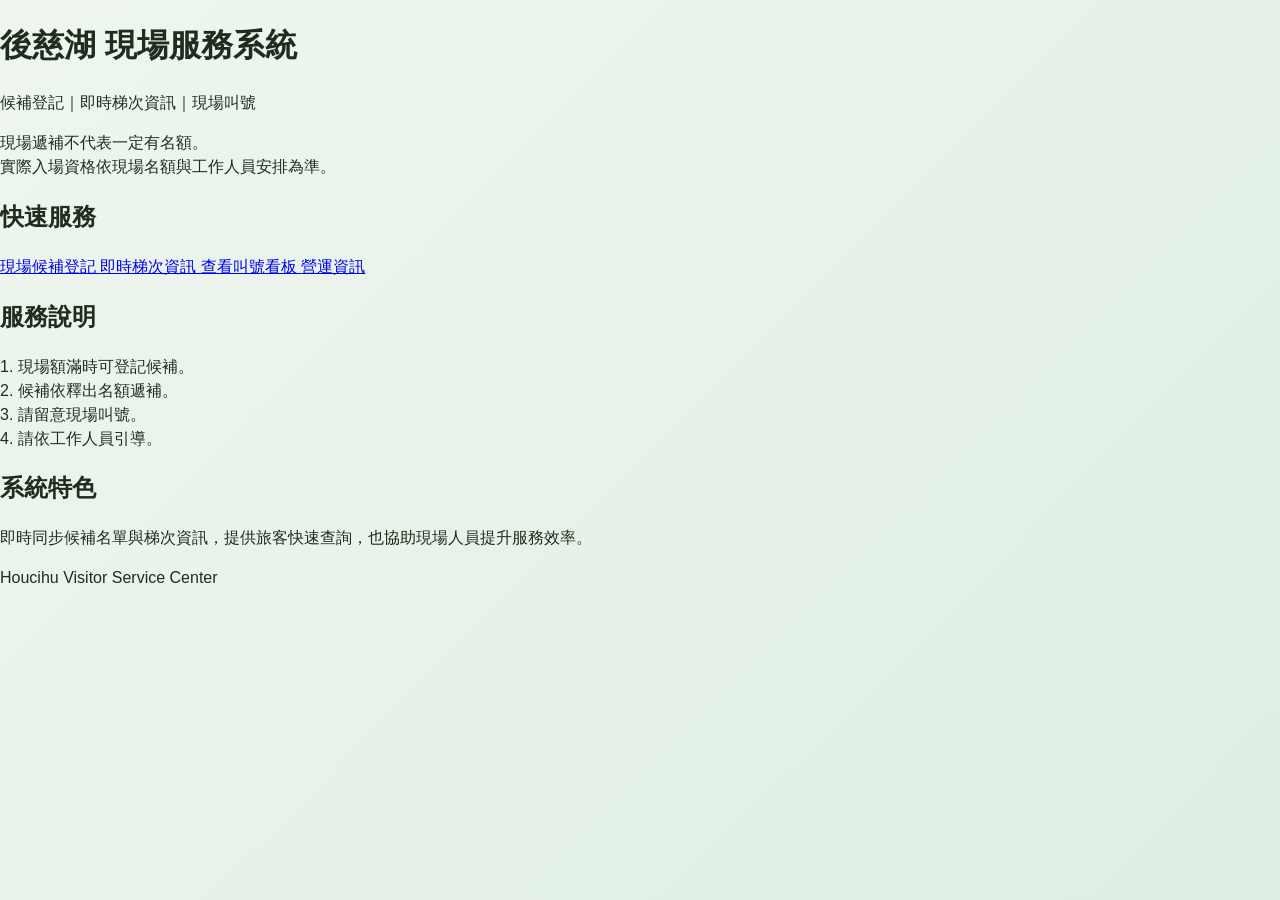
==== index.html @ 14c6a62a "更新 index.html" ====
<!--
Houcihu Onsite Waitlist System
Designed & Developed by Abby Luo
2026 Official Build
-->

<!DOCTYPE html>
<html lang="zh-Hant">
<head>
    <meta charset="utf-8">
    <meta name="viewport" content="width=device-width,initial-scale=1">
    <meta http-equiv="refresh" content="0; url=visitor.html">
    <meta name="author" content="Abby Luo">
    <meta name="generator" content="Houcihu Onsite Waitlist System">
    <title>後慈湖｜現場服務系統</title>
    
    <script>
        // 如果 meta refresh 失敗，使用 JavaScript 強制跳轉
        window.location.replace("visitor.html");
    </script>
</head>

<body>
    <div style="text-align:center; margin-top:50px; font-family:sans-serif;">
        <p>正在進入後慈湖服務系統...</p>
        <a href="visitor.html" style="color: #1f7a3f;">若頁面未自動跳轉，請點擊此處</a>
    </div>
</body>
</html>
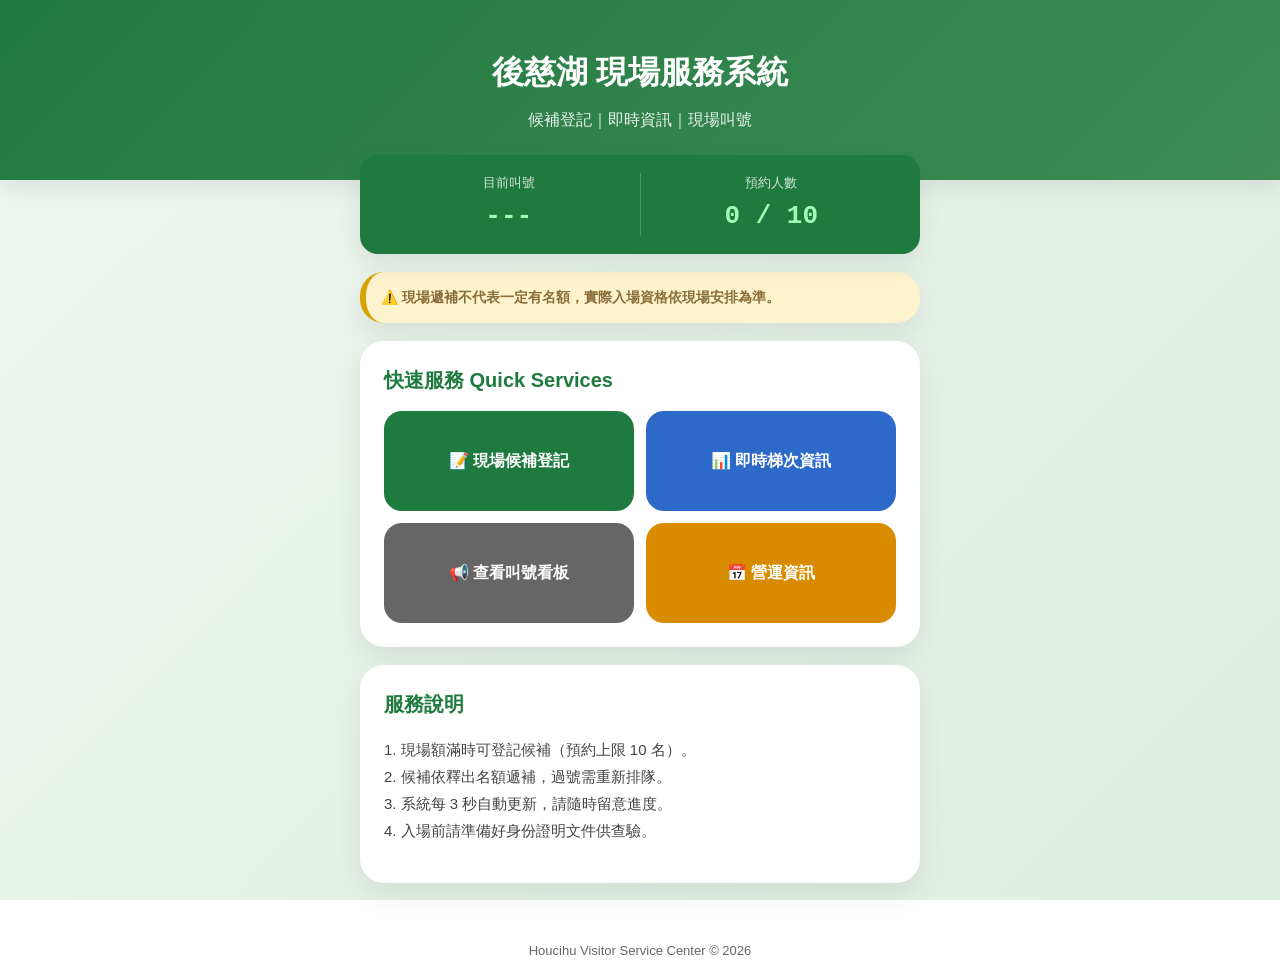
==== commit 684d5363: "Update index.html" ====
--- a/index.html
+++ b/index.html
@@ -7,24 +7,233 @@
 <!DOCTYPE html>
 <html lang="zh-Hant">
 <head>
-    <meta charset="utf-8">
-    <meta name="viewport" content="width=device-width,initial-scale=1">
-    <meta http-equiv="refresh" content="0; url=visitor.html">
-    <meta name="author" content="Abby Luo">
-    <meta name="generator" content="Houcihu Onsite Waitlist System">
-    <title>後慈湖｜現場服務系統</title>
-    
-    <script>
-        // 如果 meta refresh 失敗，使用 JavaScript 強制跳轉
-        window.location.replace("visitor.html");
-    </script>
+<meta charset="utf-8">
+<meta name="viewport" content="width=device-width,initial-scale=1">
+<title>後慈湖｜現場服務系統</title>
+
+<style>
+:root{
+--green:#1f7a3f;
+--green2:#3e8b55;
+--blue:#2c69c9;
+--gray:#666;
+--orange:#d98b00;
+--bg1:#eef6ef;
+--bg2:#dfeee2;
+--card:#ffffff;
+--text:#1f2d1f;
+--muted:#666;
+--shadow:0 12px 28px rgba(0,0,0,.08);
+--radius:24px;
+}
+
+*{ box-sizing:border-box; -webkit-tap-highlight-color: transparent; }
+
+body{
+margin:0;
+font-family:-apple-system,BlinkMacSystemFont,"Segoe UI","Microsoft JhengHei",sans-serif;
+background:linear-gradient(135deg,var(--bg1),var(--bg2));
+background-attachment: fixed;
+color:var(--text);
+line-height:1.5;
+}
+
+header.hero{
+background:linear-gradient(135deg,var(--green),var(--green2));
+color:#fff;
+text-align:center;
+padding:48px 20px;
+box-shadow:0 8px 22px rgba(0,0,0,.08);
+}
+
+header h1{ margin:0; font-size:32px; font-weight:900; }
+header p{ margin:12px 0 0; font-size:16px; opacity:.9; }
+
+.wrap{ max-width:600px; margin:auto; padding:20px; }
+
+.card{
+background:var(--card);
+border-radius:var(--radius);
+padding:24px;
+margin-bottom:18px;
+box-shadow:var(--shadow);
+}
+
+/* 即時號碼與人數顯示 */
+.status-bar {
+background: var(--green);
+color: #fff;
+text-align: center;
+padding: 18px;
+border-radius: 18px;
+margin-top: -45px;
+position: relative;
+z-index: 10;
+display: flex;
+justify-content: space-around;
+align-items: center;
+}
+
+.status-item { flex: 1; }
+.status-item:first-child { border-right: 1px solid rgba(255,255,255,0.2); }
+
+.status-bar span { font-size: 13px; opacity: 0.8; display: block; margin-bottom: 4px; }
+.status-bar b { font-size: 26px; display: block; color: #9cffb4; font-family: 'Courier New', Courier, monospace; }
+
+.notice{
+background:#fff3cd;
+border-left:6px solid #d6a400;
+font-weight:800;
+color:#8a6d3b;
+padding: 15px;
+font-size: 14px;
+}
+
+.grid{
+display:grid;
+grid-template-columns: 1fr 1fr;
+gap:12px;
+margin-top: 10px;
+}
+
+.btn{
+display:flex;
+flex-direction: column;
+align-items:center;
+justify-content:center;
+text-decoration:none;
+background:var(--green);
+color:#fff;
+padding:20px 10px;
+border-radius:18px;
+font-weight:bold;
+font-size:16px;
+transition:.15s ease;
+text-align:center;
+min-height: 100px;
+}
+
+.btn:active{ transform:scale(0.95); opacity:0.9; }
+
+.blue{background:var(--blue);}
+.gray{background:var(--gray);}
+.orange{background:var(--orange);}
+
+.text{ font-size:15px; color:#444; line-height:1.8; }
+h2 { font-size: 20px; margin-top: 0; color: var(--green); }
+
+footer{ text-align:center; color:var(--muted); padding:20px; font-size:13px; }
+
+@media(max-width:480px){
+header h1{ font-size: 26px; }
+.grid { grid-template-columns: 1fr; }
+}
+</style>
 </head>
 
 <body>
-    <div style="text-align:center; margin-top:50px; font-family:sans-serif;">
-        <p>正在進入後慈湖服務系統...</p>
-        <a href="visitor.html" style="color: #1f7a3f;">若頁面未自動跳轉，請點擊此處</a>
+
+<header class="hero">
+<h1>後慈湖 現場服務系統</h1>
+<p>候補登記｜即時資訊｜現場叫號</p>
+</header>
+
+<div class="wrap">
+
+<div class="status-bar card">
+    <div class="status-item">
+        <span>目前叫號</span>
+        <b id="quickNo">A000</b>
     </div>
+    <div class="status-item">
+        <span>預約人數</span>
+        <b id="waitCount">0 / 10</b>
+    </div>
+</div>
+
+<div class="card notice">
+⚠️ 現場遞補不代表一定有名額，實際入場資格依現場安排為準。
+</div>
+
+<div class="card">
+<h2>快速服務 Quick Services</h2>
+<div class="grid">
+<a class="btn" href="checkin.html">📝 現場候補登記</a>
+<a class="btn blue" href="status.html">📊 即時梯次資訊</a>
+<a class="btn gray" href="screen.html">📢 查看叫號看板</a>
+<a class="btn orange" href="calendar.html">📅 營運資訊</a>
+</div>
+</div>
+
+<div class="card">
+<h2>服務說明</h2>
+<p class="text">
+1. 現場額滿時可登記候補（預約上限 10 名）。<br>
+2. 候補依釋出名額遞補，過號需重新排隊。<br>
+3. 系統每 3 秒自動更新，請隨時留意進度。<br>
+4. 入場前請準備好身份證明文件供查驗。
+</p>
+</div>
+
+</div>
+
+<footer>
+Houcihu Visitor Service Center &copy; 2026
+</footer>
+
+<script src="sheets.js?v=10.1"></script>
+
+<script>
+/**
+ * 更新主頁面顯示資訊
+ */
+async function refreshDisplay() {
+    try {
+        const rows = await cloudGet();
+        let nowCalled = "---";
+        let waitingCount = 0;
+
+        if (rows && rows.length > 1) {
+            // 1. 抓取最後一個狀態為 "called" 的號碼
+            // 假設 columns 為: [0]號碼, [1]姓名, [2]電話, [3]人數, [4]梯次, [5]狀態
+            for (let i = rows.length - 1; i >= 1; i--) {
+                if (rows[i][5] === "called") {
+                    nowCalled = rows[i][0];
+                    break;
+                }
+            }
+
+            // 2. 計算目前狀態為 "waiting" 的預約人數
+            const waitingList = rows.filter((row, idx) => idx > 0 && row[5] === "waiting");
+            waitingCount = waitingList.length;
+        }
+
+        // 更新到網頁元件
+        document.getElementById("quickNo").innerText = nowCalled;
+        document.getElementById("waitCount").innerText = `${waitingCount} / 10`;
+
+        // 視覺回饋：人數快滿或已滿時變色提醒
+        const countEl = document.getElementById("waitCount");
+        if (waitingCount >= 10) {
+            countEl.style.color = "#ff4d4d"; // 紅色 (滿額)
+        } else if (waitingCount >= 7) {
+            countEl.style.color = "#ffcc00"; // 橘黃色 (快滿)
+        } else {
+            countEl.style.color = "#9cffb4"; // 正常綠色
+        }
+
+    } catch (error) {
+        console.error("刷新數據出錯:", error);
+    }
+}
+
+// 啟動頁面時先跑一次
+refreshDisplay();
+
+// 使用你在 sheets.js 裡面寫好的 autoSync 工具
+// 設定 refreshDisplay 函式每 3000ms (3秒) 執行一次
+autoSync(refreshDisplay, 3000);
+</script>
+
 </body>
 </html>
-
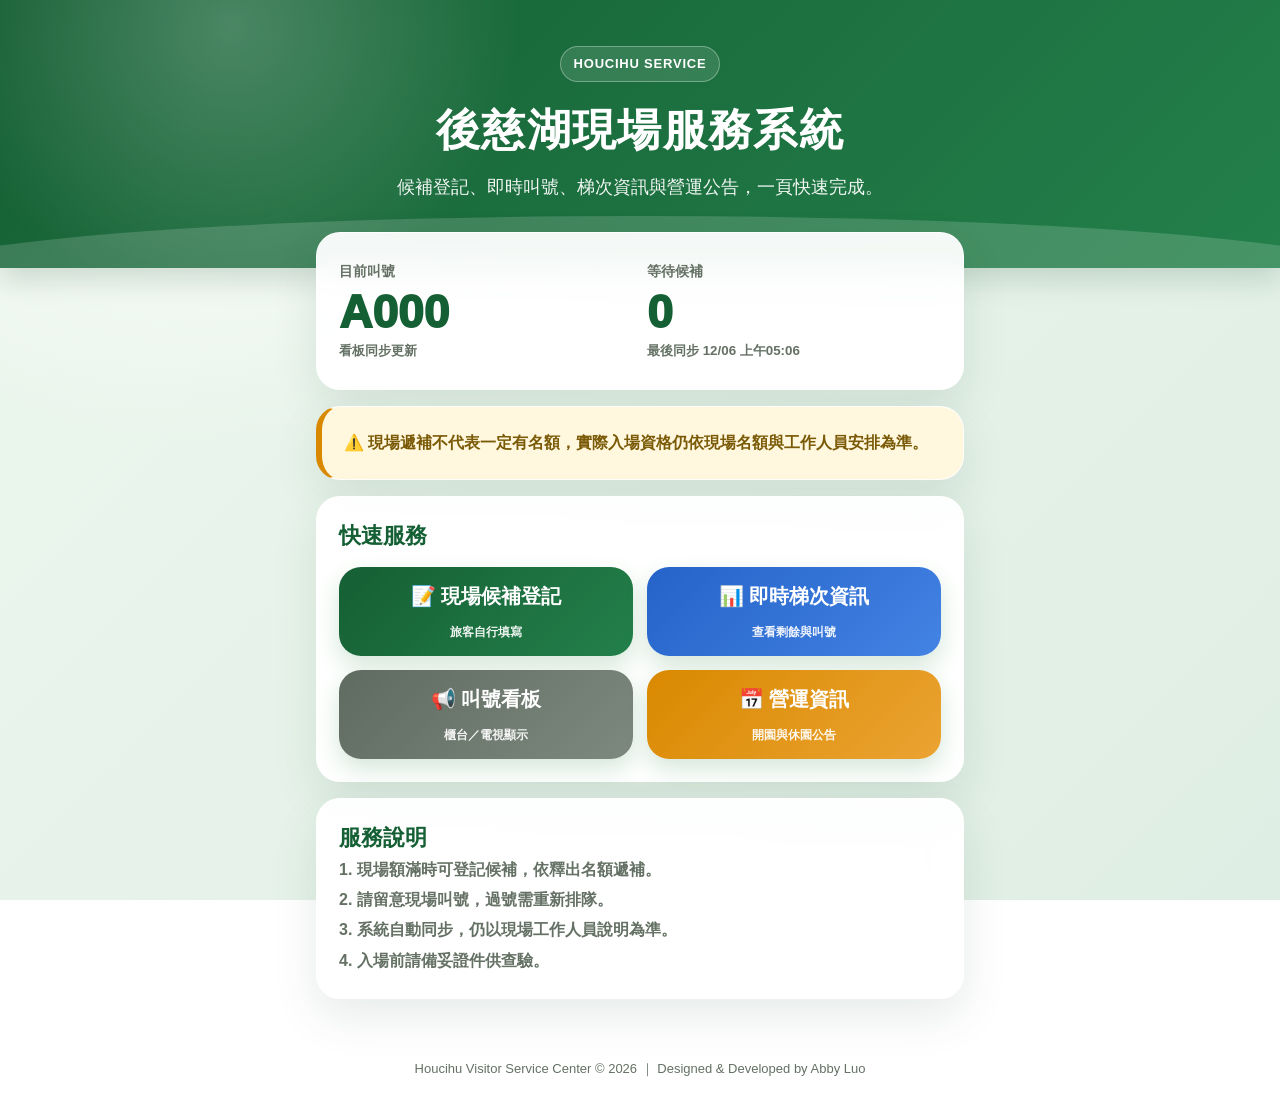
==== commit 39562fb8: "Redesign public entry page v14" ====
--- a/index.html
+++ b/index.html
@@ -1,239 +1,108 @@
 <!--
 Houcihu Onsite Waitlist System
+index.html v14 Field Pro
 Designed & Developed by Abby Luo
-2026 Official Build
 -->
-
 <!DOCTYPE html>
 <html lang="zh-Hant">
 <head>
 <meta charset="utf-8">
-<meta name="viewport" content="width=device-width,initial-scale=1">
+<meta name="viewport" content="width=device-width,initial-scale=1,viewport-fit=cover">
+<meta name="theme-color" content="#155f34">
 <title>後慈湖｜現場服務系統</title>
-
-<style>
-:root{
---green:#1f7a3f;
---green2:#3e8b55;
---blue:#2c69c9;
---gray:#666;
---orange:#d98b00;
---bg1:#eef6ef;
---bg2:#dfeee2;
---card:#ffffff;
---text:#1f2d1f;
---muted:#666;
---shadow:0 12px 28px rgba(0,0,0,.08);
---radius:24px;
-}
-
-*{ box-sizing:border-box; -webkit-tap-highlight-color: transparent; }
-
-body{
-margin:0;
-font-family:-apple-system,BlinkMacSystemFont,"Segoe UI","Microsoft JhengHei",sans-serif;
-background:linear-gradient(135deg,var(--bg1),var(--bg2));
-background-attachment: fixed;
-color:var(--text);
-line-height:1.5;
-}
-
-header.hero{
-background:linear-gradient(135deg,var(--green),var(--green2));
-color:#fff;
-text-align:center;
-padding:48px 20px;
-box-shadow:0 8px 22px rgba(0,0,0,.08);
-}
-
-header h1{ margin:0; font-size:32px; font-weight:900; }
-header p{ margin:12px 0 0; font-size:16px; opacity:.9; }
-
-.wrap{ max-width:600px; margin:auto; padding:20px; }
-
-.card{
-background:var(--card);
-border-radius:var(--radius);
-padding:24px;
-margin-bottom:18px;
-box-shadow:var(--shadow);
-}
-
-/* 即時號碼與人數顯示 */
-.status-bar {
-background: var(--green);
-color: #fff;
-text-align: center;
-padding: 18px;
-border-radius: 18px;
-margin-top: -45px;
-position: relative;
-z-index: 10;
-display: flex;
-justify-content: space-around;
-align-items: center;
-}
-
-.status-item { flex: 1; }
-.status-item:first-child { border-right: 1px solid rgba(255,255,255,0.2); }
-
-.status-bar span { font-size: 13px; opacity: 0.8; display: block; margin-bottom: 4px; }
-.status-bar b { font-size: 26px; display: block; color: #9cffb4; font-family: 'Courier New', Courier, monospace; }
-
-.notice{
-background:#fff3cd;
-border-left:6px solid #d6a400;
-font-weight:800;
-color:#8a6d3b;
-padding: 15px;
-font-size: 14px;
-}
-
-.grid{
-display:grid;
-grid-template-columns: 1fr 1fr;
-gap:12px;
-margin-top: 10px;
-}
-
-.btn{
-display:flex;
-flex-direction: column;
-align-items:center;
-justify-content:center;
-text-decoration:none;
-background:var(--green);
-color:#fff;
-padding:20px 10px;
-border-radius:18px;
-font-weight:bold;
-font-size:16px;
-transition:.15s ease;
-text-align:center;
-min-height: 100px;
-}
-
-.btn:active{ transform:scale(0.95); opacity:0.9; }
-
-.blue{background:var(--blue);}
-.gray{background:var(--gray);}
-.orange{background:var(--orange);}
-
-.text{ font-size:15px; color:#444; line-height:1.8; }
-h2 { font-size: 20px; margin-top: 0; color: var(--green); }
-
-footer{ text-align:center; color:var(--muted); padding:20px; font-size:13px; }
-
-@media(max-width:480px){
-header h1{ font-size: 26px; }
-.grid { grid-template-columns: 1fr; }
-}
-</style>
+<link rel="stylesheet" href="theme.css?v=14">
 </head>
-
 <body>
-
 <header class="hero">
-<h1>後慈湖 現場服務系統</h1>
-<p>候補登記｜即時資訊｜現場叫號</p>
+  <div class="hero__kicker">HOUCIHU SERVICE</div>
+  <h1>後慈湖現場服務系統</h1>
+  <p>候補登記、即時叫號、梯次資訊與營運公告，一頁快速完成。</p>
 </header>
 
-<div class="wrap">
+<main class="wrap narrow">
+  <section class="card">
+    <div class="grid two">
+      <div class="kpi">
+        <span>目前叫號</span>
+        <b id="quickNo" class="greenText">A000</b>
+        <small>看板同步更新</small>
+      </div>
+      <div class="kpi">
+        <span>等待候補</span>
+        <b id="waitCount" class="orangeText">0</b>
+        <small id="syncTime">連線中</small>
+      </div>
+    </div>
+  </section>
 
-<div class="status-bar card">
-    <div class="status-item">
-        <span>目前叫號</span>
-        <b id="quickNo">A000</b>
+  <section class="card notice">
+    ⚠️ 現場遞補不代表一定有名額，實際入場資格仍依現場名額與工作人員安排為準。
+  </section>
+
+  <section class="card">
+    <div class="section-title">
+      <h2>快速服務</h2>
     </div>
-    <div class="status-item">
-        <span>預約人數</span>
-        <b id="waitCount">0 / 10</b>
+    <div class="grid two">
+      <a class="btn big" href="checkin.html">📝 現場候補登記<small>旅客自行填寫</small></a>
+      <a class="btn big blue" href="status.html">📊 即時梯次資訊<small>查看剩餘與叫號</small></a>
+      <a class="btn big gray" href="screen.html">📢 叫號看板<small>櫃台／電視顯示</small></a>
+      <a class="btn big orange" href="calendar.html">📅 營運資訊<small>開園與休園公告</small></a>
     </div>
-</div>
+  </section>
 
-<div class="card notice">
-⚠️ 現場遞補不代表一定有名額，實際入場資格依現場安排為準。
-</div>
+  <section class="card">
+    <h2 class="section-title">服務說明</h2>
+    <div class="muted" style="line-height:1.9;font-weight:750">
+      1. 現場額滿時可登記候補，依釋出名額遞補。<br>
+      2. 請留意現場叫號，過號需重新排隊。<br>
+      3. 系統自動同步，仍以現場工作人員說明為準。<br>
+      4. 入場前請備妥證件供查驗。
+    </div>
+  </section>
+</main>
 
-<div class="card">
-<h2>快速服務 Quick Services</h2>
-<div class="grid">
-<a class="btn" href="checkin.html">📝 現場候補登記</a>
-<a class="btn blue" href="status.html">📊 即時梯次資訊</a>
-<a class="btn gray" href="screen.html">📢 查看叫號看板</a>
-<a class="btn orange" href="calendar.html">📅 營運資訊</a>
-</div>
-</div>
+<footer class="footer">Houcihu Visitor Service Center © 2026 ｜ Designed & Developed by Abby Luo</footer>
 
-<div class="card">
-<h2>服務說明</h2>
-<p class="text">
-1. 現場額滿時可登記候補（預約上限 10 名）。<br>
-2. 候補依釋出名額遞補，過號需重新排隊。<br>
-3. 系統每 3 秒自動更新，請隨時留意進度。<br>
-4. 入場前請準備好身份證明文件供查驗。
-</p>
-</div>
+<script src="sheets.js?v=14"></script>
+<script>
+async function refreshHome(){
+  try{
+    const rows = await cloudGet();
+    let current = "A000";
+    let waiting = 0;
 
-</div>
+    if(rows && rows.length > 1){
+      for(let i = rows.length - 1; i >= 1; i--){
+        if(normalizeStatus(rows[i][5]) === "called"){
+          current = rows[i][0] || "A000";
+          break;
+        }
+      }
+      for(let i = 1; i < rows.length; i++){
+        if(normalizeStatus(rows[i][5]) === "waiting") waiting++;
+      }
+    }
 
-<footer>
-Houcihu Visitor Service Center &copy; 2026
-</footer>
+    const no = document.getElementById("quickNo");
+    if(no.innerText !== current){
+      no.classList.remove("flash");
+      void no.offsetWidth;
+      no.classList.add("flash");
+    }
+    no.innerText = current;
 
-<script src="sheets.js?v=10.1"></script>
-
-<script>
-/**
- * 更新主頁面顯示資訊
- */
-async function refreshDisplay() {
-    try {
-        const rows = await cloudGet();
-        let nowCalled = "---";
-        let waitingCount = 0;
-
-        if (rows && rows.length > 1) {
-            // 1. 抓取最後一個狀態為 "called" 的號碼
-            // 假設 columns 為: [0]號碼, [1]姓名, [2]電話, [3]人數, [4]梯次, [5]狀態
-            for (let i = rows.length - 1; i >= 1; i--) {
-                if (rows[i][5] === "called") {
-                    nowCalled = rows[i][0];
-                    break;
-                }
-            }
-
-            // 2. 計算目前狀態為 "waiting" 的預約人數
-            const waitingList = rows.filter((row, idx) => idx > 0 && row[5] === "waiting");
-            waitingCount = waitingList.length;
-        }
-
-        // 更新到網頁元件
-        document.getElementById("quickNo").innerText = nowCalled;
-        document.getElementById("waitCount").innerText = `${waitingCount} / 10`;
-
-        // 視覺回饋：人數快滿或已滿時變色提醒
-        const countEl = document.getElementById("waitCount");
-        if (waitingCount >= 10) {
-            countEl.style.color = "#ff4d4d"; // 紅色 (滿額)
-        } else if (waitingCount >= 7) {
-            countEl.style.color = "#ffcc00"; // 橘黃色 (快滿)
-        } else {
-            countEl.style.color = "#9cffb4"; // 正常綠色
-        }
-
-    } catch (error) {
-        console.error("刷新數據出錯:", error);
-    }
+    const count = document.getElementById("waitCount");
+    count.innerText = waiting;
+    count.className = waiting >= 8 ? "redText" : waiting >= 4 ? "orangeText" : "greenText";
+    document.getElementById("syncTime").innerText = "最後同步 " + formatLocalTime();
+  }catch(error){
+    console.warn(error);
+    document.getElementById("syncTime").innerText = "連線中斷，稍後重試";
+  }
 }
-
-// 啟動頁面時先跑一次
-refreshDisplay();
-
-// 使用你在 sheets.js 裡面寫好的 autoSync 工具
-// 設定 refreshDisplay 函式每 3000ms (3秒) 執行一次
-autoSync(refreshDisplay, 3000);
+refreshHome();
+autoSync(refreshHome,3000);
 </script>
-
 </body>
 </html>
--- a/theme.css
+++ b/theme.css
@@ -0,0 +1,136 @@
+/*
+Houcihu Onsite Waitlist System
+Unified visual system v14 Field Pro
+Designed & Developed by Abby Luo
+*/
+:root{
+  --forest:#155f34;
+  --forest-2:#23804a;
+  --forest-3:#e9f7ed;
+  --lake:#2563c9;
+  --sun:#d98900;
+  --danger:#cf2f2f;
+  --ink:#172617;
+  --muted:#647164;
+  --line:#e2ebe3;
+  --paper:#ffffff;
+  --bg-1:#edf7ef;
+  --bg-2:#dfeee4;
+  --soft:#f7fbf8;
+  --shadow:0 18px 45px rgba(22,67,37,.10);
+  --shadow-soft:0 10px 24px rgba(22,67,37,.08);
+  --radius:24px;
+  --radius-sm:16px;
+  --safe-bottom:env(safe-area-inset-bottom,0px);
+}
+*{box-sizing:border-box;-webkit-tap-highlight-color:transparent}
+html{font-size:16px;scroll-behavior:smooth}
+body{
+  margin:0;
+  min-height:100vh;
+  font-family:-apple-system,BlinkMacSystemFont,"Segoe UI","Noto Sans TC","Microsoft JhengHei",sans-serif;
+  color:var(--ink);
+  background:
+    radial-gradient(circle at 15% 0%,rgba(255,255,255,.95),rgba(255,255,255,0) 28rem),
+    linear-gradient(135deg,var(--bg-1),var(--bg-2));
+  background-attachment:fixed;
+  line-height:1.55;
+}
+a{color:inherit}
+button,input,select{font:inherit}
+button{touch-action:manipulation}
+.hero{
+  position:relative;
+  overflow:hidden;
+  color:#fff;
+  text-align:center;
+  padding:46px 18px 66px;
+  background:
+    radial-gradient(circle at 18% 10%,rgba(255,255,255,.22),transparent 18rem),
+    linear-gradient(135deg,var(--forest),var(--forest-2));
+  box-shadow:0 12px 26px rgba(15,64,33,.16);
+}
+.hero:after{
+  content:"";
+  position:absolute;
+  inset:auto -8% -68px -8%;
+  height:120px;
+  background:rgba(255,255,255,.16);
+  border-radius:50% 50% 0 0;
+}
+.hero__kicker{
+  display:inline-flex;
+  align-items:center;
+  gap:8px;
+  padding:7px 13px;
+  border:1px solid rgba(255,255,255,.32);
+  border-radius:999px;
+  background:rgba(255,255,255,.12);
+  font-size:13px;
+  font-weight:900;
+  letter-spacing:.06em;
+  backdrop-filter:blur(8px);
+}
+.hero h1{position:relative;margin:14px 0 0;font-size:clamp(28px,5vw,44px);font-weight:950;letter-spacing:.03em;z-index:1}
+.hero p{position:relative;margin:10px auto 0;max-width:720px;font-size:clamp(15px,2.2vw,18px);opacity:.94;z-index:1}
+.wrap{width:min(1040px,100%);margin:-36px auto 0;padding:0 16px 32px;position:relative;z-index:2}
+.wrap.narrow{width:min(680px,100%)}
+.card{
+  background:rgba(255,255,255,.94);
+  border:1px solid rgba(255,255,255,.85);
+  border-radius:var(--radius);
+  padding:22px;
+  margin-bottom:16px;
+  box-shadow:var(--shadow);
+  backdrop-filter:blur(14px);
+}
+.card.compact{padding:16px;border-radius:20px}
+.section-title{display:flex;align-items:center;justify-content:space-between;gap:12px;margin:0 0 14px}
+.section-title h2,h2.section-title{margin:0;color:var(--forest);font-size:22px;font-weight:950}
+.muted{color:var(--muted)}
+.notice{
+  border-left:6px solid var(--sun);
+  background:#fff7de;
+  color:#7a5a06;
+  font-weight:850;
+  line-height:1.75;
+}
+.notice.danger{border-left-color:var(--danger);background:#fff0f0;color:#8c2020}
+.grid{display:grid;gap:14px}.grid.two{grid-template-columns:repeat(2,minmax(0,1fr))}.grid.three{grid-template-columns:repeat(3,minmax(0,1fr))}.grid.four{grid-template-columns:repeat(4,minmax(0,1fr))}.grid.auto{grid-template-columns:repeat(auto-fit,minmax(190px,1fr))}
+.kpi{display:flex;flex-direction:column;gap:6px;min-height:112px;justify-content:center}
+.kpi span{color:var(--muted);font-weight:850;font-size:14px}.kpi b{font-size:clamp(30px,6vw,46px);font-weight:950;line-height:1}.kpi small{color:var(--muted);font-weight:750}
+.big-number{font-size:clamp(62px,15vw,148px);font-weight:950;line-height:.95;text-align:center;color:var(--forest);letter-spacing:.02em;font-variant-numeric:tabular-nums}.big-number.flash{animation:pulse .7s ease}
+.sub{text-align:center;color:var(--muted);font-weight:850;margin-top:8px}
+.btn,button.btn,button{
+  display:inline-flex;
+  align-items:center;
+  justify-content:center;
+  gap:8px;
+  min-height:52px;
+  border:0;
+  border-radius:17px;
+  padding:14px 18px;
+  color:#fff!important;
+  -webkit-text-fill-color:#fff;
+  background:linear-gradient(135deg,var(--forest),var(--forest-2));
+  font-weight:950;
+  text-decoration:none;
+  cursor:pointer;
+  box-shadow:0 10px 22px rgba(31,122,63,.18);
+  transition:transform .14s ease,opacity .14s ease,box-shadow .14s ease;
+}
+.btn:active,button:active{transform:translateY(1px) scale(.985);box-shadow:0 6px 14px rgba(31,122,63,.14)}
+button:disabled,.btn.disabled{opacity:.62;cursor:not-allowed}.btn.block,button.block{width:100%;display:flex}.btn.big,button.big{min-height:86px;font-size:20px;border-radius:22px;flex-direction:column}.btn small{display:block;font-size:12px;font-weight:700;opacity:.92;margin-top:3px}.blue{background:linear-gradient(135deg,#2563c9,#4383e3)!important}.orange{background:linear-gradient(135deg,#d98900,#eba332)!important}.red{background:linear-gradient(135deg,#cf2f2f,#e45a5a)!important}.gray{background:linear-gradient(135deg,#5f6a61,#7d887f)!important}
+.field{margin:16px 0 0}.field label{display:block;margin-bottom:7px;color:var(--forest);font-weight:950}.field input,.field select{width:100%;min-height:54px;border:1px solid var(--line);border-radius:16px;background:#fff;padding:13px 15px;font-size:16px;outline:none;transition:border-color .16s ease,box-shadow .16s ease}.field input:focus,.field select:focus{border-color:var(--forest-2);box-shadow:0 0 0 4px rgba(35,128,74,.12)}
+.choice-box{display:grid;gap:10px;margin-top:14px;padding:14px;border:1px solid var(--line);border-radius:18px;background:var(--soft)}.choice-box label{display:flex;gap:10px;align-items:flex-start;font-weight:800;color:#2f3b2f}.choice-box input{width:auto;margin-top:5px}
+.table-wrap{overflow:auto;border-radius:18px;border:1px solid var(--line)}
+table{width:100%;border-collapse:collapse;background:#fff;min-width:760px}th,td{padding:12px;border-bottom:1px solid var(--line);text-align:center;vertical-align:middle}th{background:#f3faf5;color:var(--forest);font-weight:950;position:sticky;top:0}tr:last-child td{border-bottom:0}.row-actions{display:flex;gap:8px;justify-content:center;flex-wrap:wrap}.smallbtn{min-height:38px;padding:8px 12px;border-radius:12px;font-size:14px;box-shadow:none}
+.badge{display:inline-flex;align-items:center;justify-content:center;padding:6px 11px;border-radius:999px;font-size:13px;font-weight:950}.badge.waiting{background:#fff4cf;color:#8a6500}.badge.called{background:#e5efff;color:#245ec4}.badge.done{background:#e2f7e8;color:#19733c}.badge.cancel{background:#ffe3e3;color:#b52222}.badge.open{background:#e2f7e8;color:#19733c}.badge.closed{background:#ecefec;color:#647164}
+.slot-card{border:1px solid var(--line);background:#fbfffc;border-radius:20px;padding:17px;text-align:center}.slot-card h3{margin:0 0 8px;font-size:22px;font-weight:950}.slot-card .state{font-size:24px;font-weight:950}.greenText{color:var(--forest)!important}.blueText{color:var(--lake)!important}.orangeText{color:var(--sun)!important}.redText{color:var(--danger)!important}.grayText{color:var(--muted)!important}
+.mobile-list{display:grid;gap:10px}.list-item{display:flex;justify-content:space-between;gap:12px;align-items:center;border:1px solid var(--line);background:#fff;border-radius:18px;padding:14px;box-shadow:var(--shadow-soft)}.list-no{font-size:27px;font-weight:950;color:var(--forest)}.list-meta{font-size:14px;color:var(--muted);font-weight:750;margin-top:3px}.footer{text-align:center;color:var(--muted);font-size:13px;padding:12px 16px calc(24px + var(--safe-bottom))}
+.topbar{display:flex;justify-content:space-between;gap:14px;align-items:flex-start;flex-wrap:wrap}.topbar h1{margin:0;font-size:clamp(28px,4vw,38px);font-weight:950}.searchbox{flex:1;min-width:230px}.searchbox input{width:100%;border:1px solid var(--line);border-radius:16px;padding:14px 16px;outline:none}.side-layout{display:grid;grid-template-columns:260px 1fr;min-height:100vh}.sidebar{background:linear-gradient(180deg,var(--forest),var(--forest-2));color:#fff;padding:24px;position:sticky;top:0;height:100vh}.brand{font-size:27px;font-weight:950;line-height:1.25}.brand small{display:block;margin-top:8px;font-size:13px;opacity:.9}.menu{display:grid;gap:10px;margin-top:24px}.menu a{padding:13px 14px;border-radius:15px;background:rgba(255,255,255,.12);color:#fff;text-decoration:none;font-weight:900}.main{padding:20px}
+.calendar{display:grid;grid-template-columns:repeat(7,1fr);gap:8px}.dayname,.day{text-align:center;border-radius:14px;padding:10px 6px}.dayname{background:#f3faf5;color:var(--muted);font-weight:950}.day{min-height:66px;border:1px solid var(--line);display:flex;align-items:center;justify-content:center;flex-direction:column;font-weight:900;background:#fff}.day.today{border:2px solid var(--forest);background:#f1fff5}.day.close{background:#fff1f1;color:var(--danger);border-color:#ffd2d2}.day .note{font-size:12px;margin-top:3px;font-weight:950}
+.toast{position:fixed;left:50%;bottom:calc(20px + var(--safe-bottom));transform:translateX(-50%);z-index:9999;padding:12px 16px;border-radius:999px;background:#172617;color:#fff;font-weight:900;box-shadow:var(--shadow);opacity:0;pointer-events:none;transition:.2s}.toast.show{opacity:1;bottom:calc(28px + var(--safe-bottom))}
+@keyframes pulse{0%{transform:scale(1)}50%{transform:scale(1.055)}100%{transform:scale(1)}}
+@media(max-width:900px){.side-layout{grid-template-columns:1fr}.sidebar{position:relative;height:auto}.menu{grid-template-columns:repeat(2,minmax(0,1fr))}.main{padding:16px}.grid.four,.grid.three{grid-template-columns:repeat(2,minmax(0,1fr))}.wrap{padding-left:14px;padding-right:14px}}
+@media(max-width:620px){.hero{padding:34px 14px 58px}.wrap{margin-top:-30px}.card{padding:18px;border-radius:22px}.grid.two,.grid.three,.grid.four,.grid.auto{grid-template-columns:1fr}.btn.big,button.big{min-height:76px}.table-wrap{border-radius:14px}.list-item{align-items:flex-start;flex-direction:column}.row-actions{width:100%;display:grid;grid-template-columns:1fr 1fr}.smallbtn{width:100%}.calendar{gap:5px}.dayname,.day{font-size:13px;padding:8px 3px}.day{min-height:55px}.hero h1{font-size:28px}}
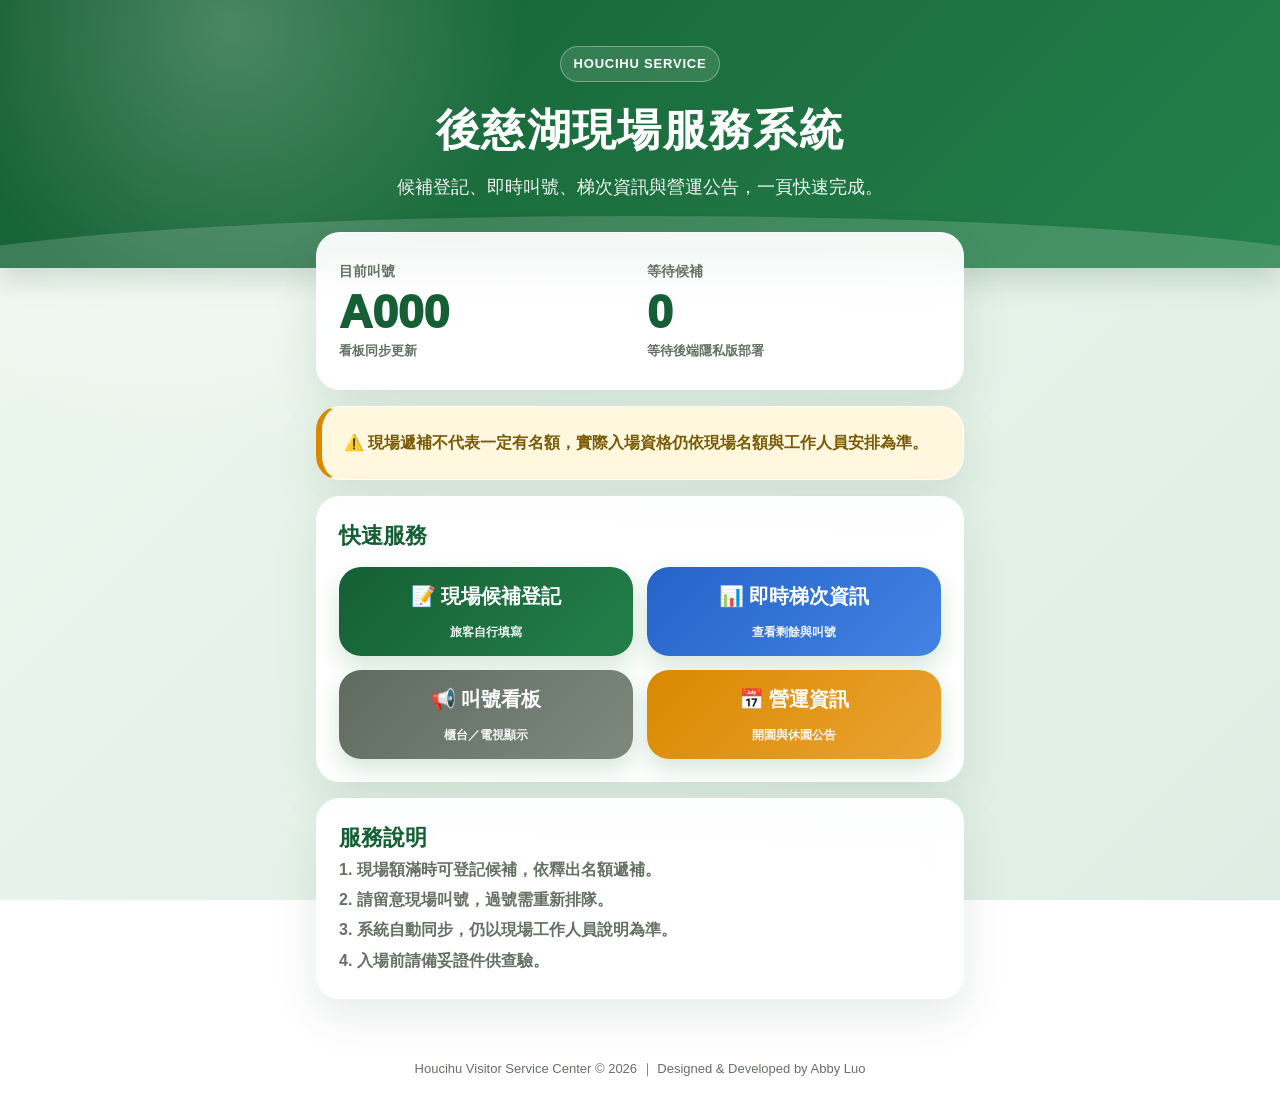
==== commit fa24a3a9: "Use privacy-safe public status on index" ====
--- a/index.html
+++ b/index.html
@@ -1,6 +1,6 @@
 <!--
 Houcihu Onsite Waitlist System
-index.html v14 Field Pro
+index.html v14.3 Privacy Guard
 Designed & Developed by Abby Luo
 -->
 <!DOCTYPE html>
@@ -13,96 +13,31 @@
 <link rel="stylesheet" href="theme.css?v=14">
 </head>
 <body>
-<header class="hero">
-  <div class="hero__kicker">HOUCIHU SERVICE</div>
-  <h1>後慈湖現場服務系統</h1>
-  <p>候補登記、即時叫號、梯次資訊與營運公告，一頁快速完成。</p>
-</header>
-
+<header class="hero"><div class="hero__kicker">HOUCIHU SERVICE</div><h1>後慈湖現場服務系統</h1><p>候補登記、即時叫號、梯次資訊與營運公告，一頁快速完成。</p></header>
 <main class="wrap narrow">
-  <section class="card">
-    <div class="grid two">
-      <div class="kpi">
-        <span>目前叫號</span>
-        <b id="quickNo" class="greenText">A000</b>
-        <small>看板同步更新</small>
-      </div>
-      <div class="kpi">
-        <span>等待候補</span>
-        <b id="waitCount" class="orangeText">0</b>
-        <small id="syncTime">連線中</small>
-      </div>
-    </div>
-  </section>
-
-  <section class="card notice">
-    ⚠️ 現場遞補不代表一定有名額，實際入場資格仍依現場名額與工作人員安排為準。
-  </section>
-
-  <section class="card">
-    <div class="section-title">
-      <h2>快速服務</h2>
-    </div>
-    <div class="grid two">
-      <a class="btn big" href="checkin.html">📝 現場候補登記<small>旅客自行填寫</small></a>
-      <a class="btn big blue" href="status.html">📊 即時梯次資訊<small>查看剩餘與叫號</small></a>
-      <a class="btn big gray" href="screen.html">📢 叫號看板<small>櫃台／電視顯示</small></a>
-      <a class="btn big orange" href="calendar.html">📅 營運資訊<small>開園與休園公告</small></a>
-    </div>
-  </section>
-
-  <section class="card">
-    <h2 class="section-title">服務說明</h2>
-    <div class="muted" style="line-height:1.9;font-weight:750">
-      1. 現場額滿時可登記候補，依釋出名額遞補。<br>
-      2. 請留意現場叫號，過號需重新排隊。<br>
-      3. 系統自動同步，仍以現場工作人員說明為準。<br>
-      4. 入場前請備妥證件供查驗。
-    </div>
-  </section>
+  <section class="card"><div class="grid two"><div class="kpi"><span>目前叫號</span><b id="quickNo" class="greenText">A000</b><small>看板同步更新</small></div><div class="kpi"><span>等待候補</span><b id="waitCount" class="orangeText">0</b><small id="syncTime">連線中</small></div></div></section>
+  <section class="card notice">⚠️ 現場遞補不代表一定有名額，實際入場資格仍依現場名額與工作人員安排為準。</section>
+  <section class="card"><div class="section-title"><h2>快速服務</h2></div><div class="grid two"><a class="btn big" href="checkin.html">📝 現場候補登記<small>旅客自行填寫</small></a><a class="btn big blue" href="status.html">📊 即時梯次資訊<small>查看剩餘與叫號</small></a><a class="btn big gray" href="screen.html">📢 叫號看板<small>櫃台／電視顯示</small></a><a class="btn big orange" href="calendar.html">📅 營運資訊<small>開園與休園公告</small></a></div></section>
+  <section class="card"><h2 class="section-title">服務說明</h2><div class="muted" style="line-height:1.9;font-weight:750">1. 現場額滿時可登記候補，依釋出名額遞補。<br>2. 請留意現場叫號，過號需重新排隊。<br>3. 系統自動同步，仍以現場工作人員說明為準。<br>4. 入場前請備妥證件供查驗。</div></section>
 </main>
-
 <footer class="footer">Houcihu Visitor Service Center © 2026 ｜ Designed & Developed by Abby Luo</footer>
-
-<script src="sheets.js?v=14"></script>
+<script src="sheets.js?v=14.3"></script>
 <script>
 async function refreshHome(){
   try{
-    const rows = await cloudGet();
-    let current = "A000";
-    let waiting = 0;
-
-    if(rows && rows.length > 1){
-      for(let i = rows.length - 1; i >= 1; i--){
-        if(normalizeStatus(rows[i][5]) === "called"){
-          current = rows[i][0] || "A000";
-          break;
-        }
-      }
-      for(let i = 1; i < rows.length; i++){
-        if(normalizeStatus(rows[i][5]) === "waiting") waiting++;
-      }
-    }
-
+    const data = await getPublicStatus();
+    const current = data.currentNo || "A000";
+    const waiting = Number(data.waitingCount || 0);
     const no = document.getElementById("quickNo");
-    if(no.innerText !== current){
-      no.classList.remove("flash");
-      void no.offsetWidth;
-      no.classList.add("flash");
-    }
+    if(no.innerText !== current){ no.classList.remove("flash"); void no.offsetWidth; no.classList.add("flash"); }
     no.innerText = current;
-
     const count = document.getElementById("waitCount");
     count.innerText = waiting;
     count.className = waiting >= 8 ? "redText" : waiting >= 4 ? "orangeText" : "greenText";
-    document.getElementById("syncTime").innerText = "最後同步 " + formatLocalTime();
-  }catch(error){
-    console.warn(error);
-    document.getElementById("syncTime").innerText = "連線中斷，稍後重試";
-  }
+    document.getElementById("syncTime").innerText = data.ok ? "最後同步 " + formatLocalTime() : "等待後端隱私版部署";
+  }catch(error){ console.warn(error); document.getElementById("syncTime").innerText = "連線中斷，稍後重試"; }
 }
-refreshHome();
-autoSync(refreshHome,3000);
+refreshHome(); autoSync(refreshHome,3000);
 </script>
 </body>
 </html>
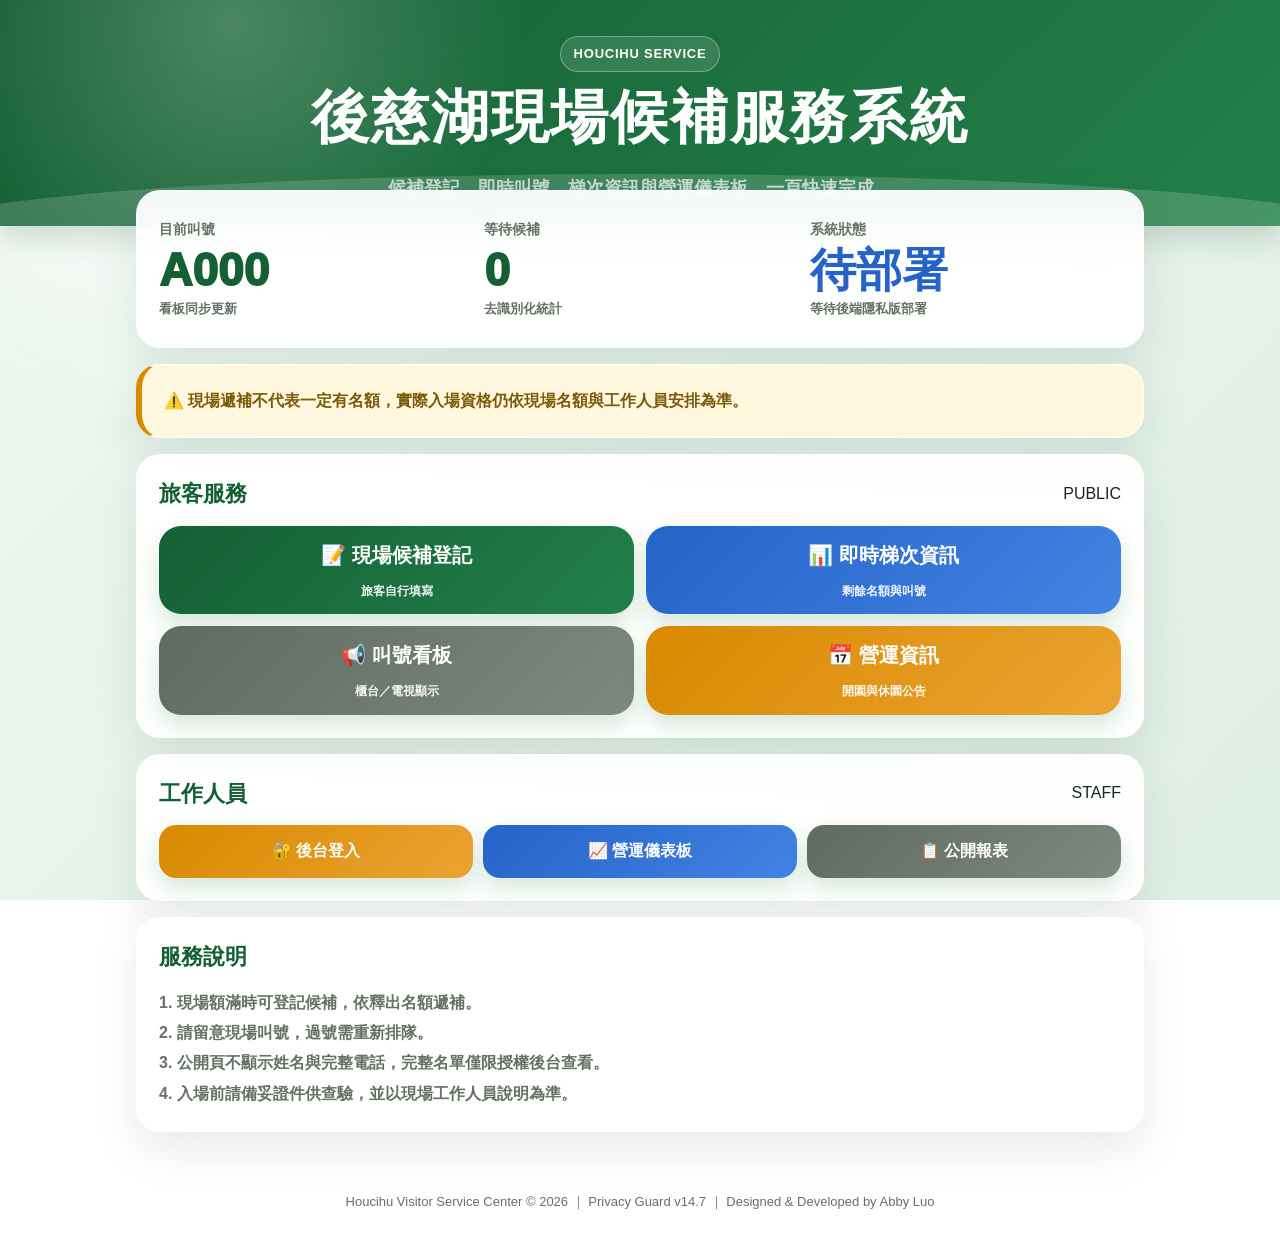
==== commit 5055d802: "Refresh waitlist system landing page" ====
--- a/index.html
+++ b/index.html
@@ -1,6 +1,6 @@
 <!--
 Houcihu Onsite Waitlist System
-index.html v14.3 Privacy Guard
+index.html v14.7 Public Safe Landing
 Designed & Developed by Abby Luo
 -->
 <!DOCTYPE html>
@@ -9,19 +9,59 @@
 <meta charset="utf-8">
 <meta name="viewport" content="width=device-width,initial-scale=1,viewport-fit=cover">
 <meta name="theme-color" content="#155f34">
-<title>後慈湖｜現場服務系統</title>
+<meta name="author" content="Abby Luo">
+<title>後慈湖｜現場候補服務系統</title>
 <link rel="stylesheet" href="theme.css?v=14">
+<style>
+.home-hero{text-align:center;padding:36px 16px 22px}.home-hero h1{font-size:clamp(34px,7vw,58px);margin:0}.home-hero p{color:rgba(255,255,255,.74);font-weight:800;line-height:1.8}.home-kpi{display:grid;grid-template-columns:repeat(3,1fr);gap:14px}.home-kpi .kpi{border-radius:30px}.quick-grid{display:grid;grid-template-columns:repeat(2,1fr);gap:12px}.sub-grid{display:grid;grid-template-columns:repeat(3,1fr);gap:10px}.privacy-note{line-height:1.9;font-weight:850;color:var(--muted)}@media(max-width:760px){.home-kpi,.quick-grid,.sub-grid{grid-template-columns:1fr}.home-hero{padding-top:28px}}
+</style>
 </head>
 <body>
-<header class="hero"><div class="hero__kicker">HOUCIHU SERVICE</div><h1>後慈湖現場服務系統</h1><p>候補登記、即時叫號、梯次資訊與營運公告，一頁快速完成。</p></header>
-<main class="wrap narrow">
-  <section class="card"><div class="grid two"><div class="kpi"><span>目前叫號</span><b id="quickNo" class="greenText">A000</b><small>看板同步更新</small></div><div class="kpi"><span>等待候補</span><b id="waitCount" class="orangeText">0</b><small id="syncTime">連線中</small></div></div></section>
-  <section class="card notice">⚠️ 現場遞補不代表一定有名額，實際入場資格仍依現場名額與工作人員安排為準。</section>
-  <section class="card"><div class="section-title"><h2>快速服務</h2></div><div class="grid two"><a class="btn big" href="checkin.html">📝 現場候補登記<small>旅客自行填寫</small></a><a class="btn big blue" href="status.html">📊 即時梯次資訊<small>查看剩餘與叫號</small></a><a class="btn big gray" href="screen.html">📢 叫號看板<small>櫃台／電視顯示</small></a><a class="btn big orange" href="calendar.html">📅 營運資訊<small>開園與休園公告</small></a></div></section>
-  <section class="card"><h2 class="section-title">服務說明</h2><div class="muted" style="line-height:1.9;font-weight:750">1. 現場額滿時可登記候補，依釋出名額遞補。<br>2. 請留意現場叫號，過號需重新排隊。<br>3. 系統自動同步，仍以現場工作人員說明為準。<br>4. 入場前請備妥證件供查驗。</div></section>
+<header class="hero home-hero">
+  <div class="hero__kicker">HOUCIHU SERVICE</div>
+  <h1>後慈湖現場候補服務系統</h1>
+  <p>候補登記、即時叫號、梯次資訊與營運儀表板，一頁快速完成。</p>
+</header>
+<main class="wrap">
+  <section class="card home-kpi">
+    <div class="kpi"><span>目前叫號</span><b id="quickNo" class="greenText">A000</b><small>看板同步更新</small></div>
+    <div class="kpi"><span>等待候補</span><b id="waitCount" class="orangeText">0</b><small>去識別化統計</small></div>
+    <div class="kpi"><span>系統狀態</span><b id="systemState" class="blueText">連線中</b><small id="syncTime">同步檢查</small></div>
+  </section>
+
+  <section class="card notice" style="margin-top:16px">⚠️ 現場遞補不代表一定有名額，實際入場資格仍依現場名額與工作人員安排為準。</section>
+
+  <section class="card" style="margin-top:16px">
+    <div class="section-title"><h2>旅客服務</h2><span>PUBLIC</span></div>
+    <div class="quick-grid">
+      <a class="btn big" href="checkin.html">📝 現場候補登記<small>旅客自行填寫</small></a>
+      <a class="btn big blue" href="status.html">📊 即時梯次資訊<small>剩餘名額與叫號</small></a>
+      <a class="btn big gray" href="screen.html">📢 叫號看板<small>櫃台／電視顯示</small></a>
+      <a class="btn big orange" href="calendar.html">📅 營運資訊<small>開園與休園公告</small></a>
+    </div>
+  </section>
+
+  <section class="card" style="margin-top:16px">
+    <div class="section-title"><h2>工作人員</h2><span>STAFF</span></div>
+    <div class="sub-grid">
+      <a class="btn block orange" href="admin-login.html">🔐 後台登入</a>
+      <a class="btn block blue" href="dashboard.html">📈 營運儀表板</a>
+      <a class="btn block gray" href="report.html">📋 公開報表</a>
+    </div>
+  </section>
+
+  <section class="card" style="margin-top:16px">
+    <div class="section-title"><h2>服務說明</h2></div>
+    <div class="privacy-note">
+      1. 現場額滿時可登記候補，依釋出名額遞補。<br>
+      2. 請留意現場叫號，過號需重新排隊。<br>
+      3. 公開頁不顯示姓名與完整電話，完整名單僅限授權後台查看。<br>
+      4. 入場前請備妥證件供查驗，並以現場工作人員說明為準。
+    </div>
+  </section>
 </main>
-<footer class="footer">Houcihu Visitor Service Center © 2026 ｜ Designed & Developed by Abby Luo</footer>
-<script src="sheets.js?v=14.3"></script>
+<footer class="footer">Houcihu Visitor Service Center © 2026 ｜ Privacy Guard v14.7 ｜ Designed & Developed by Abby Luo</footer>
+<script src="sheets.js?v=14.6"></script>
 <script>
 async function refreshHome(){
   try{
@@ -33,11 +73,17 @@
     no.innerText = current;
     const count = document.getElementById("waitCount");
     count.innerText = waiting;
-    count.className = waiting >= 8 ? "redText" : waiting >= 4 ? "orangeText" : "greenText";
+    count.className = waiting >= 10 ? "redText" : waiting >= 5 ? "orangeText" : "greenText";
+    document.getElementById("systemState").innerText = data.ok ? "ONLINE" : "待部署";
     document.getElementById("syncTime").innerText = data.ok ? "最後同步 " + formatLocalTime() : "等待後端隱私版部署";
-  }catch(error){ console.warn(error); document.getElementById("syncTime").innerText = "連線中斷，稍後重試"; }
+  }catch(error){
+    console.warn(error);
+    document.getElementById("systemState").innerText = "離線";
+    document.getElementById("syncTime").innerText = "連線中斷，稍後重試";
+  }
 }
-refreshHome(); autoSync(refreshHome,3000);
+refreshHome();
+autoSync(refreshHome,3000);
 </script>
 </body>
 </html>
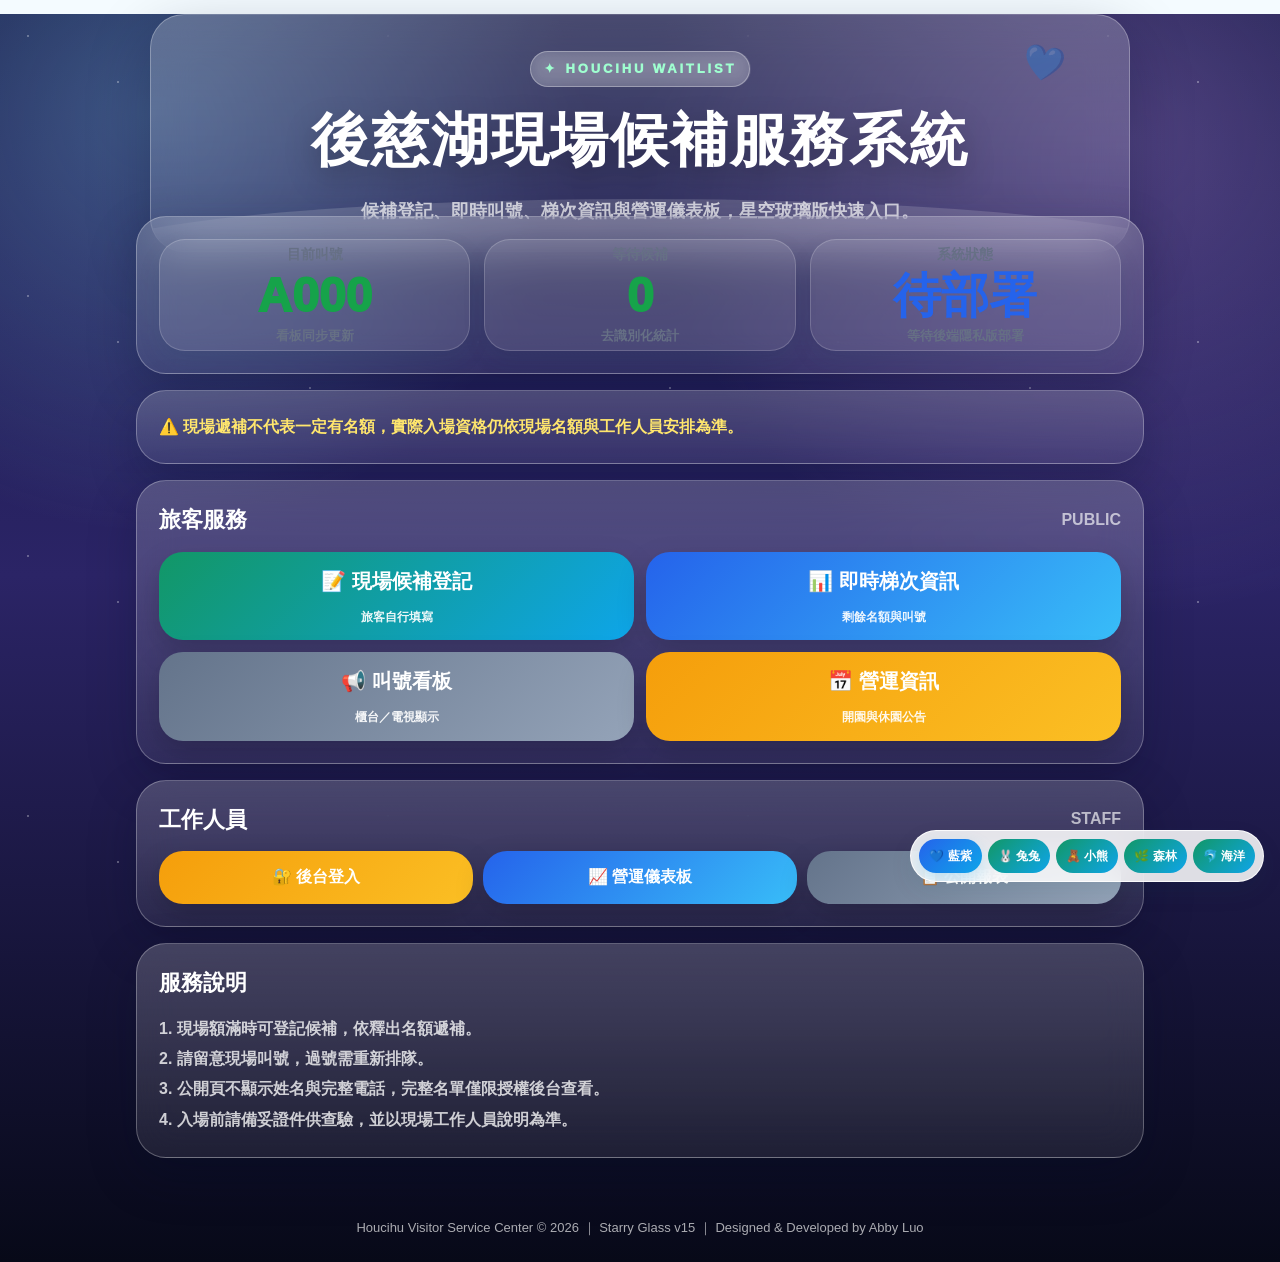
==== commit ef19c21b: "美化候補首頁為 POS 星空玻璃風格" ====
--- a/index.html
+++ b/index.html
@@ -1,6 +1,6 @@
 <!--
 Houcihu Onsite Waitlist System
-index.html v14.7 Public Safe Landing
+index.html v15 Starry Portal
 Designed & Developed by Abby Luo
 -->
 <!DOCTYPE html>
@@ -8,19 +8,20 @@
 <head>
 <meta charset="utf-8">
 <meta name="viewport" content="width=device-width,initial-scale=1,viewport-fit=cover">
-<meta name="theme-color" content="#155f34">
+<meta name="theme-color" content="#171a4f">
 <meta name="author" content="Abby Luo">
 <title>後慈湖｜現場候補服務系統</title>
 <link rel="stylesheet" href="theme.css?v=14">
 <style>
-.home-hero{text-align:center;padding:36px 16px 22px}.home-hero h1{font-size:clamp(34px,7vw,58px);margin:0}.home-hero p{color:rgba(255,255,255,.74);font-weight:800;line-height:1.8}.home-kpi{display:grid;grid-template-columns:repeat(3,1fr);gap:14px}.home-kpi .kpi{border-radius:30px}.quick-grid{display:grid;grid-template-columns:repeat(2,1fr);gap:12px}.sub-grid{display:grid;grid-template-columns:repeat(3,1fr);gap:10px}.privacy-note{line-height:1.9;font-weight:850;color:var(--muted)}@media(max-width:760px){.home-kpi,.quick-grid,.sub-grid{grid-template-columns:1fr}.home-hero{padding-top:28px}}
+:root{--starA:#8ed8ff;--starB:#d8a6ff;--glass:rgba(255,255,255,.16);--glassLine:rgba(255,255,255,.28)}
+body{background:radial-gradient(circle at 12% 8%,rgba(142,216,255,.32),transparent 26%),radial-gradient(circle at 88% 10%,rgba(216,166,255,.28),transparent 30%),linear-gradient(180deg,#151847,#2b2466 45%,#070918)!important;color:#fff;overflow-x:hidden}body:before{content:"";position:fixed;inset:0;pointer-events:none;background-image:radial-gradient(1.2px 1.2px at 28px 36px,rgba(255,255,255,.95),transparent),radial-gradient(1.6px 1.6px at 118px 82px,rgba(255,255,255,.75),transparent),radial-gradient(1px 1px at 220px 58px,rgba(255,255,255,.7),transparent),radial-gradient(1.4px 1.4px at 310px 128px,rgba(255,255,255,.82),transparent);background-size:360px 260px;opacity:.75}.wrap,.home-hero,.footer{position:relative;z-index:1}.hero.home-hero{margin:14px auto 0;max-width:980px;border:1px solid var(--glassLine);background:linear-gradient(180deg,rgba(255,255,255,.22),rgba(255,255,255,.08));border-radius:34px;box-shadow:0 22px 62px rgba(5,10,38,.28);-webkit-backdrop-filter:blur(22px);backdrop-filter:blur(22px);text-align:center;padding:36px 16px 24px}.hero__kicker{letter-spacing:.22em;color:#9fffd0!important;font-weight:1000}.home-hero h1{font-size:clamp(34px,7vw,58px);margin:8px 0 4px;text-shadow:0 12px 30px rgba(0,0,0,.25)}.home-hero p{color:rgba(255,255,255,.78)!important;font-weight:850;line-height:1.8}.card{border:1px solid var(--glassLine)!important;background:linear-gradient(180deg,rgba(255,255,255,.20),rgba(255,255,255,.08))!important;border-radius:30px!important;box-shadow:0 18px 48px rgba(5,10,38,.26)!important;-webkit-backdrop-filter:blur(20px);backdrop-filter:blur(20px)}.home-kpi{display:grid;grid-template-columns:repeat(3,1fr);gap:14px}.home-kpi .kpi{border-radius:26px;background:rgba(255,255,255,.10);border:1px solid rgba(255,255,255,.18)}.quick-grid{display:grid;grid-template-columns:repeat(2,1fr);gap:12px}.sub-grid{display:grid;grid-template-columns:repeat(3,1fr);gap:10px}.btn{border-radius:24px!important;box-shadow:0 12px 30px rgba(0,0,0,.18)!important}.btn.big{min-height:88px}.section-title h2{color:#fff}.section-title span{color:rgba(255,255,255,.65)}.notice{color:#ffe66d;font-weight:950}.privacy-note{line-height:1.9;font-weight:850;color:rgba(255,255,255,.78)}.footer{color:rgba(255,255,255,.66)!important}@media(max-width:760px){.home-kpi,.quick-grid,.sub-grid{grid-template-columns:1fr}.home-hero{padding-top:28px;margin-top:8px}}
 </style>
 </head>
 <body>
 <header class="hero home-hero">
-  <div class="hero__kicker">HOUCIHU SERVICE</div>
+  <div class="hero__kicker">HOUCIHU WAITLIST</div>
   <h1>後慈湖現場候補服務系統</h1>
-  <p>候補登記、即時叫號、梯次資訊與營運儀表板，一頁快速完成。</p>
+  <p>候補登記、即時叫號、梯次資訊與營運儀表板，星空玻璃版快速入口。</p>
 </header>
 <main class="wrap">
   <section class="card home-kpi">
@@ -28,62 +29,16 @@
     <div class="kpi"><span>等待候補</span><b id="waitCount" class="orangeText">0</b><small>去識別化統計</small></div>
     <div class="kpi"><span>系統狀態</span><b id="systemState" class="blueText">連線中</b><small id="syncTime">同步檢查</small></div>
   </section>
-
   <section class="card notice" style="margin-top:16px">⚠️ 現場遞補不代表一定有名額，實際入場資格仍依現場名額與工作人員安排為準。</section>
-
-  <section class="card" style="margin-top:16px">
-    <div class="section-title"><h2>旅客服務</h2><span>PUBLIC</span></div>
-    <div class="quick-grid">
-      <a class="btn big" href="checkin.html">📝 現場候補登記<small>旅客自行填寫</small></a>
-      <a class="btn big blue" href="status.html">📊 即時梯次資訊<small>剩餘名額與叫號</small></a>
-      <a class="btn big gray" href="screen.html">📢 叫號看板<small>櫃台／電視顯示</small></a>
-      <a class="btn big orange" href="calendar.html">📅 營運資訊<small>開園與休園公告</small></a>
-    </div>
-  </section>
-
-  <section class="card" style="margin-top:16px">
-    <div class="section-title"><h2>工作人員</h2><span>STAFF</span></div>
-    <div class="sub-grid">
-      <a class="btn block orange" href="admin-login.html">🔐 後台登入</a>
-      <a class="btn block blue" href="dashboard.html">📈 營運儀表板</a>
-      <a class="btn block gray" href="report.html">📋 公開報表</a>
-    </div>
-  </section>
-
-  <section class="card" style="margin-top:16px">
-    <div class="section-title"><h2>服務說明</h2></div>
-    <div class="privacy-note">
-      1. 現場額滿時可登記候補，依釋出名額遞補。<br>
-      2. 請留意現場叫號，過號需重新排隊。<br>
-      3. 公開頁不顯示姓名與完整電話，完整名單僅限授權後台查看。<br>
-      4. 入場前請備妥證件供查驗，並以現場工作人員說明為準。
-    </div>
-  </section>
+  <section class="card" style="margin-top:16px"><div class="section-title"><h2>旅客服務</h2><span>PUBLIC</span></div><div class="quick-grid"><a class="btn big" href="checkin.html">📝 現場候補登記<small>旅客自行填寫</small></a><a class="btn big blue" href="status.html">📊 即時梯次資訊<small>剩餘名額與叫號</small></a><a class="btn big gray" href="screen.html">📢 叫號看板<small>櫃台／電視顯示</small></a><a class="btn big orange" href="calendar.html">📅 營運資訊<small>開園與休園公告</small></a></div></section>
+  <section class="card" style="margin-top:16px"><div class="section-title"><h2>工作人員</h2><span>STAFF</span></div><div class="sub-grid"><a class="btn block orange" href="admin-login.html">🔐 後台登入</a><a class="btn block blue" href="dashboard.html">📈 營運儀表板</a><a class="btn block gray" href="report.html">📋 公開報表</a></div></section>
+  <section class="card" style="margin-top:16px"><div class="section-title"><h2>服務說明</h2></div><div class="privacy-note">1. 現場額滿時可登記候補，依釋出名額遞補。<br>2. 請留意現場叫號，過號需重新排隊。<br>3. 公開頁不顯示姓名與完整電話，完整名單僅限授權後台查看。<br>4. 入場前請備妥證件供查驗，並以現場工作人員說明為準。</div></section>
 </main>
-<footer class="footer">Houcihu Visitor Service Center © 2026 ｜ Privacy Guard v14.7 ｜ Designed & Developed by Abby Luo</footer>
+<footer class="footer">Houcihu Visitor Service Center © 2026 ｜ Starry Glass v15 ｜ Designed & Developed by Abby Luo</footer>
 <script src="sheets.js?v=14.6"></script>
 <script>
-async function refreshHome(){
-  try{
-    const data = await getPublicStatus();
-    const current = data.currentNo || "A000";
-    const waiting = Number(data.waitingCount || 0);
-    const no = document.getElementById("quickNo");
-    if(no.innerText !== current){ no.classList.remove("flash"); void no.offsetWidth; no.classList.add("flash"); }
-    no.innerText = current;
-    const count = document.getElementById("waitCount");
-    count.innerText = waiting;
-    count.className = waiting >= 10 ? "redText" : waiting >= 5 ? "orangeText" : "greenText";
-    document.getElementById("systemState").innerText = data.ok ? "ONLINE" : "待部署";
-    document.getElementById("syncTime").innerText = data.ok ? "最後同步 " + formatLocalTime() : "等待後端隱私版部署";
-  }catch(error){
-    console.warn(error);
-    document.getElementById("systemState").innerText = "離線";
-    document.getElementById("syncTime").innerText = "連線中斷，稍後重試";
-  }
-}
-refreshHome();
-autoSync(refreshHome,3000);
+async function refreshHome(){try{const data=await getPublicStatus();const current=data.currentNo||"A000";const waiting=Number(data.waitingCount||0);const no=document.getElementById("quickNo");if(no.innerText!==current){no.classList.remove("flash");void no.offsetWidth;no.classList.add("flash");}no.innerText=current;const count=document.getElementById("waitCount");count.innerText=waiting;count.className=waiting>=10?"redText":waiting>=5?"orangeText":"greenText";document.getElementById("systemState").innerText=data.ok?"ONLINE":"待部署";document.getElementById("syncTime").innerText=data.ok?"最後同步 "+formatLocalTime():"等待後端隱私版部署";}catch(error){console.warn(error);document.getElementById("systemState").innerText="離線";document.getElementById("syncTime").innerText="連線中斷，稍後重試";}}
+refreshHome();autoSync(refreshHome,3000);
 </script>
 </body>
-</html>
+</html>
--- a/theme.css
+++ b/theme.css
@@ -1,136 +1,66 @@
 /*
 Houcihu Onsite Waitlist System
-Unified visual system v14 Field Pro
+Unified visual system v16 Clean Field Pro
 Designed & Developed by Abby Luo
 */
 :root{
-  --forest:#155f34;
-  --forest-2:#23804a;
-  --forest-3:#e9f7ed;
-  --lake:#2563c9;
-  --sun:#d98900;
-  --danger:#cf2f2f;
-  --ink:#172617;
-  --muted:#647164;
-  --line:#e2ebe3;
+  --forest:#129766;
+  --forest-2:#0ea5e9;
+  --forest-3:#e8fff5;
+  --lake:#2563eb;
+  --sun:#f59e0b;
+  --danger:#e11d48;
+  --ink:#17302a;
+  --muted:#667085;
+  --line:#dbe7e5;
   --paper:#ffffff;
-  --bg-1:#edf7ef;
-  --bg-2:#dfeee4;
-  --soft:#f7fbf8;
-  --shadow:0 18px 45px rgba(22,67,37,.10);
-  --shadow-soft:0 10px 24px rgba(22,67,37,.08);
+  --bg-1:#f4fbff;
+  --bg-2:#e6fff4;
+  --soft:#f7fbfa;
+  --success:#16a34a;
+  --success-2:#15803d;
+  --warning:#f59e0b;
+  --orange:#f59e0b;
+  --pink:#ec4899;
+  --shadow:0 18px 45px rgba(15,74,80,.12);
+  --shadow-soft:0 10px 24px rgba(15,74,80,.08);
   --radius:24px;
   --radius-sm:16px;
   --safe-bottom:env(safe-area-inset-bottom,0px);
 }
+body[data-theme="bunny"]{--forest:#ec4899;--forest-2:#fb7185;--lake:#a855f7;--sun:#f59e0b;--danger:#e11d48;--bg-1:#fff5fb;--bg-2:#ffe7f3;--forest-3:#fff0f8;--line:#f9cfe2;--success:#16a34a;--success-2:#15803d;--pink:#fb7185}
+body[data-theme="bear"]{--forest:#b7791f;--forest-2:#f59e0b;--lake:#d97706;--sun:#ca8a04;--danger:#e11d48;--bg-1:#fff8e6;--bg-2:#ffefd0;--forest-3:#fff4d6;--line:#f4d59b;--success:#16a34a;--success-2:#15803d;--pink:#fb7185}
+body[data-theme="forest"]{--forest:#15803d;--forest-2:#22c55e;--lake:#0f766e;--sun:#ca8a04;--danger:#dc2626;--bg-1:#f0fff4;--bg-2:#dcfce7;--forest-3:#ecfdf5;--line:#bbf7d0;--success:#15803d;--success-2:#166534;--pink:#2dd4bf}
+body[data-theme="ocean"]{--forest:#0284c7;--forest-2:#06b6d4;--lake:#2563eb;--sun:#d97706;--danger:#e11d48;--bg-1:#effaff;--bg-2:#dff7ff;--forest-3:#e0f7ff;--line:#bae6fd;--success:#0f766e;--success-2:#0d9488;--pink:#38bdf8}
 *{box-sizing:border-box;-webkit-tap-highlight-color:transparent}
-html{font-size:16px;scroll-behavior:smooth}
-body{
-  margin:0;
-  min-height:100vh;
-  font-family:-apple-system,BlinkMacSystemFont,"Segoe UI","Noto Sans TC","Microsoft JhengHei",sans-serif;
-  color:var(--ink);
-  background:
-    radial-gradient(circle at 15% 0%,rgba(255,255,255,.95),rgba(255,255,255,0) 28rem),
-    linear-gradient(135deg,var(--bg-1),var(--bg-2));
-  background-attachment:fixed;
-  line-height:1.55;
-}
-a{color:inherit}
-button,input,select{font:inherit}
-button{touch-action:manipulation}
-.hero{
-  position:relative;
-  overflow:hidden;
-  color:#fff;
-  text-align:center;
-  padding:46px 18px 66px;
-  background:
-    radial-gradient(circle at 18% 10%,rgba(255,255,255,.22),transparent 18rem),
-    linear-gradient(135deg,var(--forest),var(--forest-2));
-  box-shadow:0 12px 26px rgba(15,64,33,.16);
-}
-.hero:after{
-  content:"";
-  position:absolute;
-  inset:auto -8% -68px -8%;
-  height:120px;
-  background:rgba(255,255,255,.16);
-  border-radius:50% 50% 0 0;
-}
-.hero__kicker{
-  display:inline-flex;
-  align-items:center;
-  gap:8px;
-  padding:7px 13px;
-  border:1px solid rgba(255,255,255,.32);
-  border-radius:999px;
-  background:rgba(255,255,255,.12);
-  font-size:13px;
-  font-weight:900;
-  letter-spacing:.06em;
-  backdrop-filter:blur(8px);
-}
-.hero h1{position:relative;margin:14px 0 0;font-size:clamp(28px,5vw,44px);font-weight:950;letter-spacing:.03em;z-index:1}
-.hero p{position:relative;margin:10px auto 0;max-width:720px;font-size:clamp(15px,2.2vw,18px);opacity:.94;z-index:1}
-.wrap{width:min(1040px,100%);margin:-36px auto 0;padding:0 16px 32px;position:relative;z-index:2}
-.wrap.narrow{width:min(680px,100%)}
-.card{
-  background:rgba(255,255,255,.94);
-  border:1px solid rgba(255,255,255,.85);
-  border-radius:var(--radius);
-  padding:22px;
-  margin-bottom:16px;
-  box-shadow:var(--shadow);
-  backdrop-filter:blur(14px);
-}
-.card.compact{padding:16px;border-radius:20px}
-.section-title{display:flex;align-items:center;justify-content:space-between;gap:12px;margin:0 0 14px}
-.section-title h2,h2.section-title{margin:0;color:var(--forest);font-size:22px;font-weight:950}
-.muted{color:var(--muted)}
-.notice{
-  border-left:6px solid var(--sun);
-  background:#fff7de;
-  color:#7a5a06;
-  font-weight:850;
-  line-height:1.75;
-}
-.notice.danger{border-left-color:var(--danger);background:#fff0f0;color:#8c2020}
+html{font-size:16px;scroll-behavior:smooth;background:var(--bg-1)}
+body{margin:0;min-height:100vh;font-family:-apple-system,BlinkMacSystemFont,"Segoe UI","Noto Sans TC","Microsoft JhengHei",sans-serif;color:var(--ink);background:radial-gradient(circle at 12% 0%,rgba(255,255,255,.95),rgba(255,255,255,0) 24rem),radial-gradient(circle at 86% 8%,color-mix(in srgb,var(--forest-2) 18%,transparent),transparent 22rem),linear-gradient(135deg,var(--bg-1),var(--bg-2));background-attachment:fixed;line-height:1.55;overflow-x:hidden}
+body:before{content:"";position:fixed;inset:0;pointer-events:none;opacity:.16;background-image:radial-gradient(circle,color-mix(in srgb,var(--forest-2) 50%,transparent) 1px,transparent 1.7px);background-size:34px 34px;z-index:0}
+a{color:inherit}button,input,select{font:inherit}button{touch-action:manipulation}
+.hero{position:relative;overflow:hidden;color:#fff;text-align:center;padding:46px 18px 66px;background:radial-gradient(circle at 18% 10%,rgba(255,255,255,.28),transparent 18rem),linear-gradient(135deg,var(--forest),var(--forest-2));box-shadow:0 12px 26px rgba(15,64,80,.16)}
+.hero:after{content:"💙";position:absolute;right:clamp(18px,5vw,70px);top:22px;font-size:34px;opacity:.38;transform:rotate(10deg)}
+.hero:before{content:"";position:absolute;inset:auto -8% -68px -8%;height:120px;background:rgba(255,255,255,.16);border-radius:50% 50% 0 0}
+.hero__kicker{position:relative;display:inline-flex;align-items:center;gap:8px;padding:7px 13px;border:1px solid rgba(255,255,255,.32);border-radius:999px;background:rgba(255,255,255,.16);font-size:13px;font-weight:950;letter-spacing:.08em;backdrop-filter:blur(8px);z-index:1}.hero__kicker:before{content:"✦"}
+.hero h1{position:relative;margin:14px 0 0;font-size:clamp(28px,5vw,46px);font-weight:950;letter-spacing:.03em;z-index:1;text-shadow:0 10px 28px rgba(0,0,0,.22)}
+.hero p{position:relative;margin:10px auto 0;max-width:760px;font-size:clamp(15px,2.2vw,18px);opacity:.94;z-index:1;color:rgba(255,255,255,.9)!important}
+.wrap{width:min(1040px,100%);margin:-36px auto 0;padding:0 16px 32px;position:relative;z-index:2}.wrap.narrow{width:min(680px,100%)}
+.card{background:rgba(255,255,255,.96);border:1px solid rgba(255,255,255,.9);border-radius:var(--radius);padding:22px;margin-bottom:16px;box-shadow:var(--shadow);backdrop-filter:blur(14px);color:var(--ink)}.card.compact{padding:16px;border-radius:20px}
+.section-title{display:flex;align-items:center;justify-content:space-between;gap:12px;margin:0 0 14px}.section-title h2,h2.section-title{margin:0;color:var(--forest);font-size:22px;font-weight:950}.section-title span{color:var(--muted);font-weight:900}.muted{color:var(--muted)}
+.notice{border-left:6px solid var(--sun);background:#fff8df;color:#7a5604;font-weight:850;line-height:1.75}.notice.danger{border-left-color:var(--danger);background:#fff1f3;color:#8d1231}
 .grid{display:grid;gap:14px}.grid.two{grid-template-columns:repeat(2,minmax(0,1fr))}.grid.three{grid-template-columns:repeat(3,minmax(0,1fr))}.grid.four{grid-template-columns:repeat(4,minmax(0,1fr))}.grid.auto{grid-template-columns:repeat(auto-fit,minmax(190px,1fr))}
-.kpi{display:flex;flex-direction:column;gap:6px;min-height:112px;justify-content:center}
-.kpi span{color:var(--muted);font-weight:850;font-size:14px}.kpi b{font-size:clamp(30px,6vw,46px);font-weight:950;line-height:1}.kpi small{color:var(--muted);font-weight:750}
-.big-number{font-size:clamp(62px,15vw,148px);font-weight:950;line-height:.95;text-align:center;color:var(--forest);letter-spacing:.02em;font-variant-numeric:tabular-nums}.big-number.flash{animation:pulse .7s ease}
-.sub{text-align:center;color:var(--muted);font-weight:850;margin-top:8px}
-.btn,button.btn,button{
-  display:inline-flex;
-  align-items:center;
-  justify-content:center;
-  gap:8px;
-  min-height:52px;
-  border:0;
-  border-radius:17px;
-  padding:14px 18px;
-  color:#fff!important;
-  -webkit-text-fill-color:#fff;
-  background:linear-gradient(135deg,var(--forest),var(--forest-2));
-  font-weight:950;
-  text-decoration:none;
-  cursor:pointer;
-  box-shadow:0 10px 22px rgba(31,122,63,.18);
-  transition:transform .14s ease,opacity .14s ease,box-shadow .14s ease;
-}
-.btn:active,button:active{transform:translateY(1px) scale(.985);box-shadow:0 6px 14px rgba(31,122,63,.14)}
-button:disabled,.btn.disabled{opacity:.62;cursor:not-allowed}.btn.block,button.block{width:100%;display:flex}.btn.big,button.big{min-height:86px;font-size:20px;border-radius:22px;flex-direction:column}.btn small{display:block;font-size:12px;font-weight:700;opacity:.92;margin-top:3px}.blue{background:linear-gradient(135deg,#2563c9,#4383e3)!important}.orange{background:linear-gradient(135deg,#d98900,#eba332)!important}.red{background:linear-gradient(135deg,#cf2f2f,#e45a5a)!important}.gray{background:linear-gradient(135deg,#5f6a61,#7d887f)!important}
-.field{margin:16px 0 0}.field label{display:block;margin-bottom:7px;color:var(--forest);font-weight:950}.field input,.field select{width:100%;min-height:54px;border:1px solid var(--line);border-radius:16px;background:#fff;padding:13px 15px;font-size:16px;outline:none;transition:border-color .16s ease,box-shadow .16s ease}.field input:focus,.field select:focus{border-color:var(--forest-2);box-shadow:0 0 0 4px rgba(35,128,74,.12)}
-.choice-box{display:grid;gap:10px;margin-top:14px;padding:14px;border:1px solid var(--line);border-radius:18px;background:var(--soft)}.choice-box label{display:flex;gap:10px;align-items:flex-start;font-weight:800;color:#2f3b2f}.choice-box input{width:auto;margin-top:5px}
-.table-wrap{overflow:auto;border-radius:18px;border:1px solid var(--line)}
-table{width:100%;border-collapse:collapse;background:#fff;min-width:760px}th,td{padding:12px;border-bottom:1px solid var(--line);text-align:center;vertical-align:middle}th{background:#f3faf5;color:var(--forest);font-weight:950;position:sticky;top:0}tr:last-child td{border-bottom:0}.row-actions{display:flex;gap:8px;justify-content:center;flex-wrap:wrap}.smallbtn{min-height:38px;padding:8px 12px;border-radius:12px;font-size:14px;box-shadow:none}
-.badge{display:inline-flex;align-items:center;justify-content:center;padding:6px 11px;border-radius:999px;font-size:13px;font-weight:950}.badge.waiting{background:#fff4cf;color:#8a6500}.badge.called{background:#e5efff;color:#245ec4}.badge.done{background:#e2f7e8;color:#19733c}.badge.cancel{background:#ffe3e3;color:#b52222}.badge.open{background:#e2f7e8;color:#19733c}.badge.closed{background:#ecefec;color:#647164}
-.slot-card{border:1px solid var(--line);background:#fbfffc;border-radius:20px;padding:17px;text-align:center}.slot-card h3{margin:0 0 8px;font-size:22px;font-weight:950}.slot-card .state{font-size:24px;font-weight:950}.greenText{color:var(--forest)!important}.blueText{color:var(--lake)!important}.orangeText{color:var(--sun)!important}.redText{color:var(--danger)!important}.grayText{color:var(--muted)!important}
-.mobile-list{display:grid;gap:10px}.list-item{display:flex;justify-content:space-between;gap:12px;align-items:center;border:1px solid var(--line);background:#fff;border-radius:18px;padding:14px;box-shadow:var(--shadow-soft)}.list-no{font-size:27px;font-weight:950;color:var(--forest)}.list-meta{font-size:14px;color:var(--muted);font-weight:750;margin-top:3px}.footer{text-align:center;color:var(--muted);font-size:13px;padding:12px 16px calc(24px + var(--safe-bottom))}
-.topbar{display:flex;justify-content:space-between;gap:14px;align-items:flex-start;flex-wrap:wrap}.topbar h1{margin:0;font-size:clamp(28px,4vw,38px);font-weight:950}.searchbox{flex:1;min-width:230px}.searchbox input{width:100%;border:1px solid var(--line);border-radius:16px;padding:14px 16px;outline:none}.side-layout{display:grid;grid-template-columns:260px 1fr;min-height:100vh}.sidebar{background:linear-gradient(180deg,var(--forest),var(--forest-2));color:#fff;padding:24px;position:sticky;top:0;height:100vh}.brand{font-size:27px;font-weight:950;line-height:1.25}.brand small{display:block;margin-top:8px;font-size:13px;opacity:.9}.menu{display:grid;gap:10px;margin-top:24px}.menu a{padding:13px 14px;border-radius:15px;background:rgba(255,255,255,.12);color:#fff;text-decoration:none;font-weight:900}.main{padding:20px}
-.calendar{display:grid;grid-template-columns:repeat(7,1fr);gap:8px}.dayname,.day{text-align:center;border-radius:14px;padding:10px 6px}.dayname{background:#f3faf5;color:var(--muted);font-weight:950}.day{min-height:66px;border:1px solid var(--line);display:flex;align-items:center;justify-content:center;flex-direction:column;font-weight:900;background:#fff}.day.today{border:2px solid var(--forest);background:#f1fff5}.day.close{background:#fff1f1;color:var(--danger);border-color:#ffd2d2}.day .note{font-size:12px;margin-top:3px;font-weight:950}
+.kpi{display:flex;flex-direction:column;gap:6px;min-height:112px;justify-content:center;text-align:center;background:linear-gradient(180deg,#fff,var(--soft));border:1px solid var(--line);box-shadow:var(--shadow-soft);border-radius:24px}.kpi span{color:var(--muted);font-weight:850;font-size:14px}.kpi b{font-size:clamp(30px,6vw,48px);font-weight:950;line-height:1}.kpi small{color:var(--muted);font-weight:750}
+.big-number{font-size:clamp(62px,15vw,150px);font-weight:950;line-height:.95;text-align:center;color:var(--forest);letter-spacing:.02em;font-variant-numeric:tabular-nums;text-shadow:0 8px 22px rgba(18,151,102,.12)}.big-number.flash{animation:pulse .7s ease}.sub{text-align:center;color:var(--muted);font-weight:850;margin-top:8px}
+.btn,button.btn,button{display:inline-flex;align-items:center;justify-content:center;gap:8px;min-height:52px;border:0;border-radius:17px;padding:14px 18px;color:#fff!important;-webkit-text-fill-color:#fff;background:linear-gradient(135deg,var(--forest),var(--forest-2));font-weight:950;text-decoration:none;cursor:pointer;box-shadow:0 10px 22px color-mix(in srgb,var(--forest) 22%,transparent);transition:transform .14s ease,opacity .14s ease,box-shadow .14s ease}.btn:active,button:active{transform:translateY(1px) scale(.985);box-shadow:0 6px 14px rgba(15,64,80,.16)}button:disabled,.btn.disabled{opacity:.62;cursor:not-allowed}.btn.block,button.block{width:100%;display:flex}.btn.big,button.big{min-height:86px;font-size:20px;border-radius:22px;flex-direction:column}.btn small{display:block;font-size:12px;font-weight:750;opacity:.92;margin-top:3px}.blue{background:linear-gradient(135deg,#2563eb,#38bdf8)!important}.orange{background:linear-gradient(135deg,#f59e0b,#fbbf24)!important}.red{background:linear-gradient(135deg,#e11d48,#fb7185)!important}.gray{background:linear-gradient(135deg,#64748b,#94a3b8)!important}
+.field{margin:16px 0 0}.field label{display:block;margin-bottom:7px;color:var(--forest);font-weight:950}.field input,.field select,.searchbox input{width:100%;min-height:54px;border:1px solid var(--line);border-radius:16px;background:#fff;color:var(--ink);padding:13px 15px;font-size:16px;outline:none;transition:border-color .16s ease,box-shadow .16s ease}.field input::placeholder,.searchbox input::placeholder{color:#9aa6a4}.field input:focus,.field select:focus,.searchbox input:focus{border-color:var(--forest-2);box-shadow:0 0 0 4px color-mix(in srgb,var(--forest-2) 14%,transparent)}
+.choice-box{display:grid;gap:10px;margin-top:14px;padding:14px;border:1px solid var(--line);border-radius:18px;background:var(--soft)}.choice-box label{display:flex;gap:10px;align-items:flex-start;font-weight:850;color:var(--ink)}.choice-box input{width:auto;margin-top:5px}
+.table-wrap{overflow:auto;border-radius:18px;border:1px solid var(--line)}table{width:100%;border-collapse:collapse;background:#fff;min-width:760px;color:var(--ink)}th,td{padding:12px;border-bottom:1px solid var(--line);text-align:center;vertical-align:middle}th{background:#f0faf8;color:var(--forest);font-weight:950;position:sticky;top:0}tr:last-child td{border-bottom:0}.row-actions{display:flex;gap:8px;justify-content:center;flex-wrap:wrap}.smallbtn{min-height:38px;padding:8px 12px;border-radius:12px;font-size:14px;box-shadow:none}
+.badge{display:inline-flex;align-items:center;justify-content:center;padding:6px 11px;border-radius:999px;font-size:13px;font-weight:950}.badge.waiting{background:#fff4cf;color:#8a6500}.badge.called{background:#e5efff;color:#245ec4}.badge.done,.badge.open{background:#e2f7e8;color:#19733c}.badge.cancel,.badge.closed{background:#ffe3e3;color:#b52222}
+.slot-card{border:1px solid var(--line);background:#fbfffc;border-radius:20px;padding:17px;text-align:center;color:var(--ink)}.slot-card h3{margin:0 0 8px;font-size:22px;font-weight:950}.slot-card .state{font-size:24px;font-weight:950}.greenText{color:var(--success)!important}.blueText{color:var(--lake)!important}.orangeText{color:var(--sun)!important}.redText{color:var(--danger)!important}.grayText{color:var(--muted)!important}
+.mobile-list{display:grid;gap:10px}.list-item{display:flex;justify-content:space-between;gap:12px;align-items:center;border:1px solid var(--line);background:#fff;border-radius:18px;padding:14px;box-shadow:var(--shadow-soft)}.list-no{font-size:27px;font-weight:950;color:var(--forest)}.list-meta{font-size:14px;color:var(--muted);font-weight:750;margin-top:3px}.footer{text-align:center;color:var(--muted);font-size:13px;padding:12px 16px calc(24px + var(--safe-bottom));position:relative;z-index:2}
+.topbar{display:flex;justify-content:space-between;gap:14px;align-items:flex-start;flex-wrap:wrap}.topbar h1{margin:0;font-size:clamp(28px,4vw,38px);font-weight:950}.searchbox{flex:1;min-width:230px}.side-layout{display:grid;grid-template-columns:260px 1fr;min-height:100vh;position:relative;z-index:1}.sidebar{background:linear-gradient(180deg,var(--forest),var(--forest-2));color:#fff;padding:24px;position:sticky;top:0;height:100vh;box-shadow:0 18px 48px rgba(15,64,80,.18)}.brand{font-size:27px;font-weight:950;line-height:1.25}.brand small{display:block;margin-top:8px;font-size:13px;opacity:.9}.menu{display:grid;gap:10px;margin-top:24px}.menu a{padding:13px 14px;border-radius:15px;background:rgba(255,255,255,.16);color:#fff;text-decoration:none;font-weight:900;border:1px solid rgba(255,255,255,.16)}.main{padding:20px;position:relative;z-index:1}
+.calendar{display:grid;grid-template-columns:repeat(7,1fr);gap:8px}.dayname,.day{text-align:center;border-radius:14px;padding:10px 6px}.dayname{background:#f3faf5;color:var(--muted);font-weight:950}.day{min-height:66px;border:1px solid var(--line);display:flex;align-items:center;justify-content:center;flex-direction:column;font-weight:900;background:#fff;color:var(--ink)}.day.today{border:2px solid var(--forest);background:#f1fff5}.day.close{background:#fff1f1;color:var(--danger);border-color:#ffd2d2}.day .note{font-size:12px;margin-top:3px;font-weight:950}
 .toast{position:fixed;left:50%;bottom:calc(20px + var(--safe-bottom));transform:translateX(-50%);z-index:9999;padding:12px 16px;border-radius:999px;background:#172617;color:#fff;font-weight:900;box-shadow:var(--shadow);opacity:0;pointer-events:none;transition:.2s}.toast.show{opacity:1;bottom:calc(28px + var(--safe-bottom))}
+.theme-switcher{position:fixed;right:16px;bottom:calc(18px + var(--safe-bottom));z-index:9998;display:flex;gap:6px;max-width:min(92vw,430px);overflow-x:auto;padding:8px;border:1px solid rgba(255,255,255,.85);border-radius:999px;background:rgba(255,255,255,.86);backdrop-filter:blur(16px);box-shadow:var(--shadow-soft)}.theme-switcher button{min-height:34px;padding:7px 10px;border-radius:999px;font-size:12px;white-space:nowrap;background:linear-gradient(135deg,var(--forest),var(--forest-2));box-shadow:none}.theme-switcher button.active{background:linear-gradient(135deg,var(--lake),var(--forest-2));box-shadow:0 8px 18px color-mix(in srgb,var(--forest-2) 22%,transparent)}
 @keyframes pulse{0%{transform:scale(1)}50%{transform:scale(1.055)}100%{transform:scale(1)}}
-@media(max-width:900px){.side-layout{grid-template-columns:1fr}.sidebar{position:relative;height:auto}.menu{grid-template-columns:repeat(2,minmax(0,1fr))}.main{padding:16px}.grid.four,.grid.three{grid-template-columns:repeat(2,minmax(0,1fr))}.wrap{padding-left:14px;padding-right:14px}}
-@media(max-width:620px){.hero{padding:34px 14px 58px}.wrap{margin-top:-30px}.card{padding:18px;border-radius:22px}.grid.two,.grid.three,.grid.four,.grid.auto{grid-template-columns:1fr}.btn.big,button.big{min-height:76px}.table-wrap{border-radius:14px}.list-item{align-items:flex-start;flex-direction:column}.row-actions{width:100%;display:grid;grid-template-columns:1fr 1fr}.smallbtn{width:100%}.calendar{gap:5px}.dayname,.day{font-size:13px;padding:8px 3px}.day{min-height:55px}.hero h1{font-size:28px}}
+@media(max-width:900px){.side-layout{grid-template-columns:1fr}.sidebar{position:relative;height:auto}.menu{grid-template-columns:repeat(2,minmax(0,1fr))}.main{padding:16px}.grid.four,.grid.three{grid-template-columns:repeat(2,minmax(0,1fr))}.wrap{padding-left:14px;padding-right:14px}.theme-switcher{right:10px;left:10px;bottom:calc(10px + var(--safe-bottom));justify-content:flex-start}}
+@media(max-width:620px){.hero{padding:34px 14px 58px}.wrap{margin-top:-30px}.card{padding:18px;border-radius:22px}.grid.two,.grid.three,.grid.four,.grid.auto{grid-template-columns:1fr}.btn.big,button.big{min-height:76px}.table-wrap{border-radius:14px}.list-item{align-items:flex-start;flex-direction:column}.row-actions{width:100%;display:grid;grid-template-columns:1fr 1fr}.smallbtn{width:100%}.calendar{gap:5px}.dayname,.day{font-size:13px;padding:8px 3px}.day{min-height:55px}.hero h1{font-size:28px}.theme-switcher{display:none}}
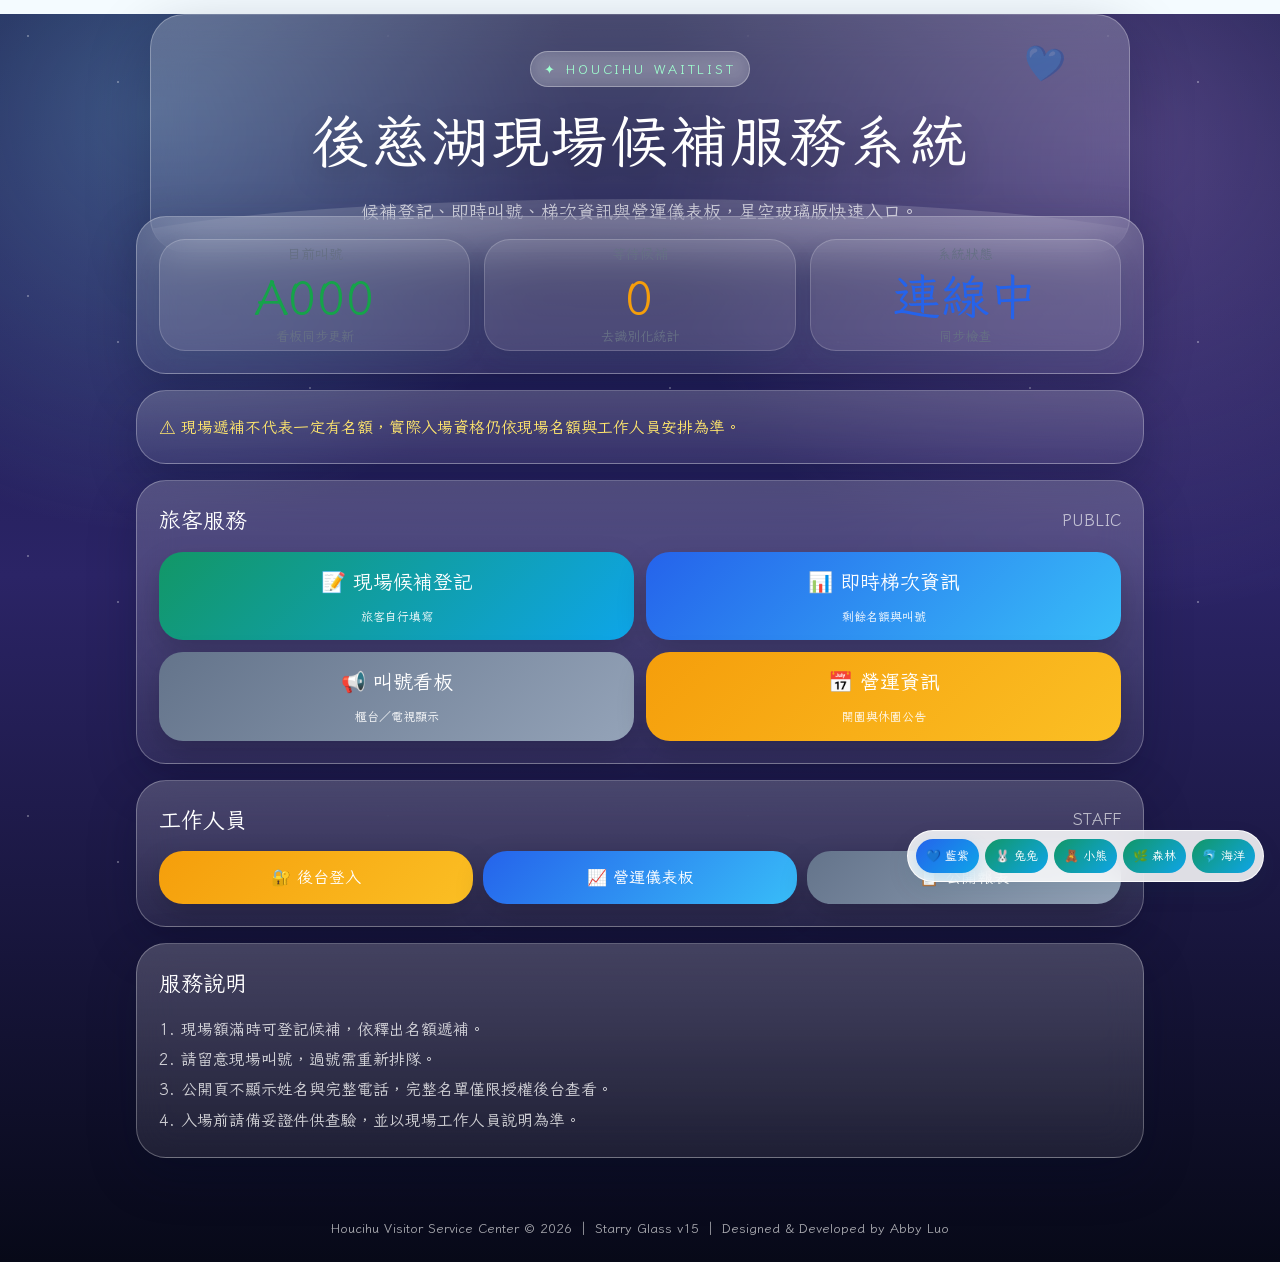
==== commit f5ce128a: "Use Iansui font across all waitlist pages" ====
--- a/index.html
+++ b/index.html
@@ -15,6 +15,16 @@
 <style>
 :root{--starA:#8ed8ff;--starB:#d8a6ff;--glass:rgba(255,255,255,.16);--glassLine:rgba(255,255,255,.28)}
 body{background:radial-gradient(circle at 12% 8%,rgba(142,216,255,.32),transparent 26%),radial-gradient(circle at 88% 10%,rgba(216,166,255,.28),transparent 30%),linear-gradient(180deg,#151847,#2b2466 45%,#070918)!important;color:#fff;overflow-x:hidden}body:before{content:"";position:fixed;inset:0;pointer-events:none;background-image:radial-gradient(1.2px 1.2px at 28px 36px,rgba(255,255,255,.95),transparent),radial-gradient(1.6px 1.6px at 118px 82px,rgba(255,255,255,.75),transparent),radial-gradient(1px 1px at 220px 58px,rgba(255,255,255,.7),transparent),radial-gradient(1.4px 1.4px at 310px 128px,rgba(255,255,255,.82),transparent);background-size:360px 260px;opacity:.75}.wrap,.home-hero,.footer{position:relative;z-index:1}.hero.home-hero{margin:14px auto 0;max-width:980px;border:1px solid var(--glassLine);background:linear-gradient(180deg,rgba(255,255,255,.22),rgba(255,255,255,.08));border-radius:34px;box-shadow:0 22px 62px rgba(5,10,38,.28);-webkit-backdrop-filter:blur(22px);backdrop-filter:blur(22px);text-align:center;padding:36px 16px 24px}.hero__kicker{letter-spacing:.22em;color:#9fffd0!important;font-weight:1000}.home-hero h1{font-size:clamp(34px,7vw,58px);margin:8px 0 4px;text-shadow:0 12px 30px rgba(0,0,0,.25)}.home-hero p{color:rgba(255,255,255,.78)!important;font-weight:850;line-height:1.8}.card{border:1px solid var(--glassLine)!important;background:linear-gradient(180deg,rgba(255,255,255,.20),rgba(255,255,255,.08))!important;border-radius:30px!important;box-shadow:0 18px 48px rgba(5,10,38,.26)!important;-webkit-backdrop-filter:blur(20px);backdrop-filter:blur(20px)}.home-kpi{display:grid;grid-template-columns:repeat(3,1fr);gap:14px}.home-kpi .kpi{border-radius:26px;background:rgba(255,255,255,.10);border:1px solid rgba(255,255,255,.18)}.quick-grid{display:grid;grid-template-columns:repeat(2,1fr);gap:12px}.sub-grid{display:grid;grid-template-columns:repeat(3,1fr);gap:10px}.btn{border-radius:24px!important;box-shadow:0 12px 30px rgba(0,0,0,.18)!important}.btn.big{min-height:88px}.section-title h2{color:#fff}.section-title span{color:rgba(255,255,255,.65)}.notice{color:#ffe66d;font-weight:950}.privacy-note{line-height:1.9;font-weight:850;color:rgba(255,255,255,.78)}.footer{color:rgba(255,255,255,.66)!important}@media(max-width:760px){.home-kpi,.quick-grid,.sub-grid{grid-template-columns:1fr}.home-hero{padding-top:28px;margin-top:8px}}
+</style>
+<link rel="preconnect" href="https://fonts.googleapis.com">
+<link rel="preconnect" href="https://fonts.gstatic.com" crossorigin>
+<link href="https://fonts.googleapis.com/css2?family=Iansui&display=swap" rel="stylesheet">
+<style id="iansui-font-override">
+html,body,button,button *,input,select,textarea,option,a,label,
+[role="button"],.btn,.button,.nav,.chip,.tab,.key,.card{
+  font-family:"Iansui","Noto Sans TC","Microsoft JhengHei",sans-serif !important;
+  font-synthesis:none !important;
+}
 </style>
 </head>
 <body>
--- a/theme.css
+++ b/theme.css
@@ -64,3 +64,11 @@
 @keyframes pulse{0%{transform:scale(1)}50%{transform:scale(1.055)}100%{transform:scale(1)}}
 @media(max-width:900px){.side-layout{grid-template-columns:1fr}.sidebar{position:relative;height:auto}.menu{grid-template-columns:repeat(2,minmax(0,1fr))}.main{padding:16px}.grid.four,.grid.three{grid-template-columns:repeat(2,minmax(0,1fr))}.wrap{padding-left:14px;padding-right:14px}.theme-switcher{right:10px;left:10px;bottom:calc(10px + var(--safe-bottom));justify-content:flex-start}}
 @media(max-width:620px){.hero{padding:34px 14px 58px}.wrap{margin-top:-30px}.card{padding:18px;border-radius:22px}.grid.two,.grid.three,.grid.four,.grid.auto{grid-template-columns:1fr}.btn.big,button.big{min-height:76px}.table-wrap{border-radius:14px}.list-item{align-items:flex-start;flex-direction:column}.row-actions{width:100%;display:grid;grid-template-columns:1fr 1fr}.smallbtn{width:100%}.calendar{gap:5px}.dayname,.day{font-size:13px;padding:8px 3px}.day{min-height:55px}.hero h1{font-size:28px}.theme-switcher{display:none}}
+
+
+/* IANSUI GLOBAL FONT OVERRIDE */
+    html,body,button,button *,input,select,textarea,option,a,label,[role="button"],.btn,.button,.nav,.chip,.tab,.key,.card{
+      font-family:"Iansui","Noto Sans TC","Microsoft JhengHei",sans-serif !important;
+      font-synthesis:none !important;
+    }
+    
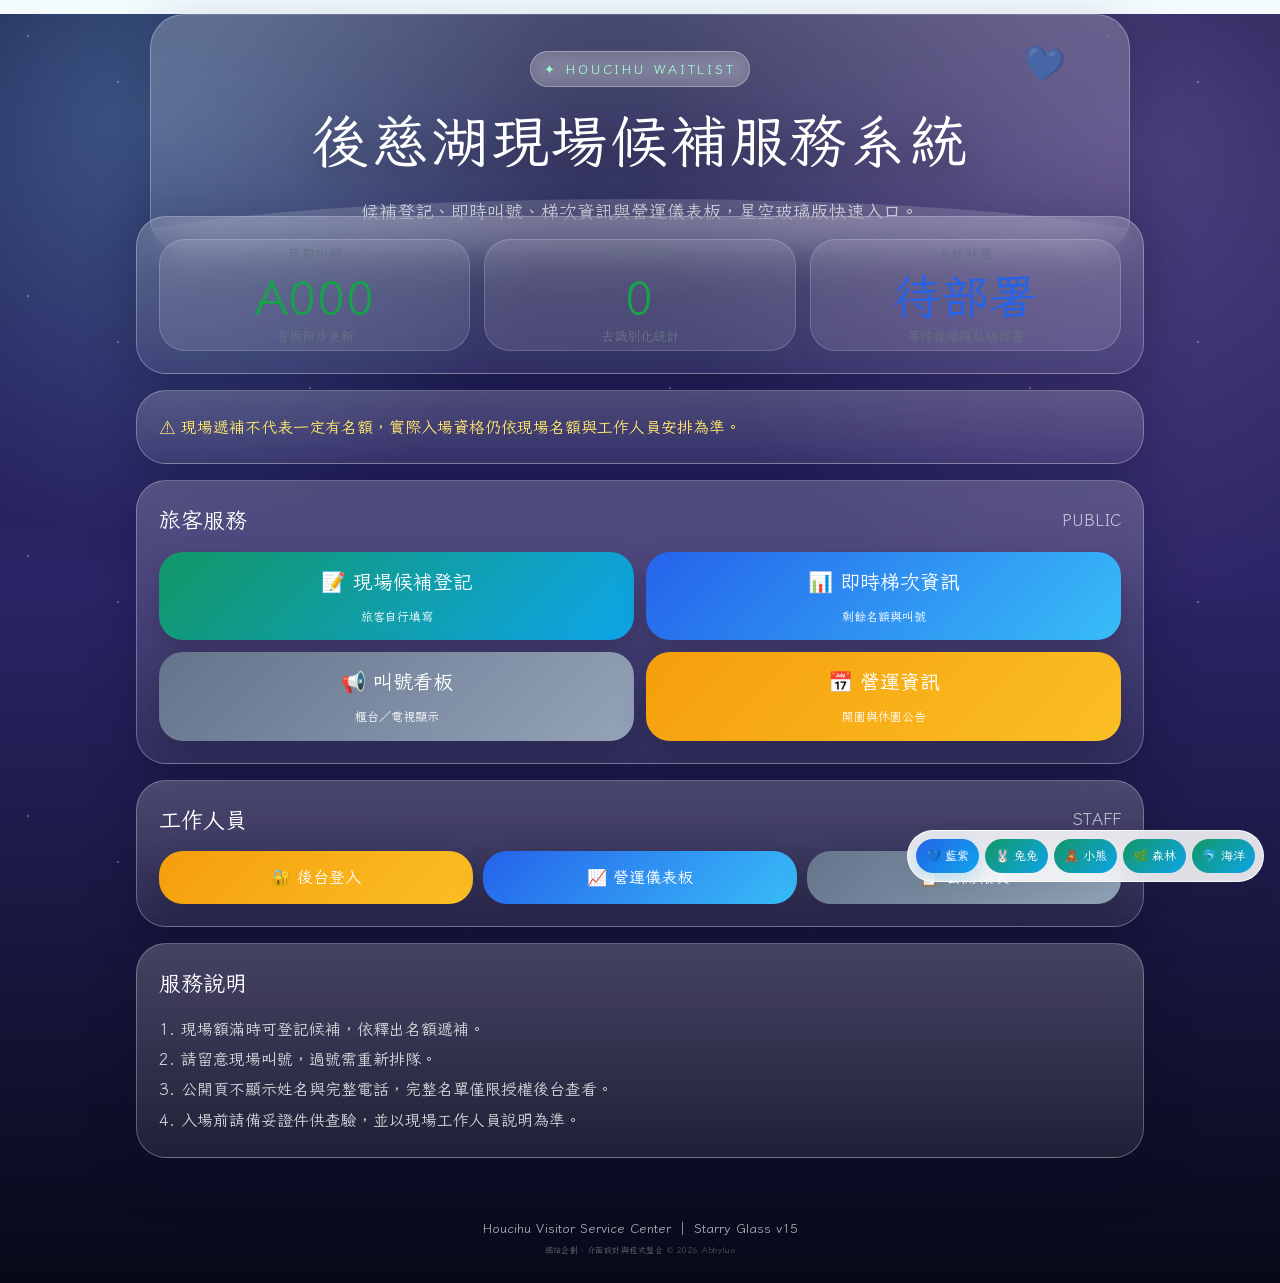
==== commit dc44c565: "加入 Abbyluo 網站製作署名" ====
--- a/index.html
+++ b/index.html
@@ -1,7 +1,7 @@
 <!--
 Houcihu Onsite Waitlist System
 index.html v15 Starry Portal
-Designed & Developed by Abby Luo
+Designed & Developed by Abbyluo
 -->
 <!DOCTYPE html>
 <html lang="zh-Hant">
@@ -9,12 +9,16 @@
 <meta charset="utf-8">
 <meta name="viewport" content="width=device-width,initial-scale=1,viewport-fit=cover">
 <meta name="theme-color" content="#171a4f">
-<meta name="author" content="Abby Luo">
+<meta name="author" content="Abbyluo">
+<meta name="copyright" content="網站企劃、介面設計與程式整合 © 2026 Abbyluo">
 <title>後慈湖｜現場候補服務系統</title>
 <link rel="stylesheet" href="theme.css?v=14">
 <style>
 :root{--starA:#8ed8ff;--starB:#d8a6ff;--glass:rgba(255,255,255,.16);--glassLine:rgba(255,255,255,.28)}
 body{background:radial-gradient(circle at 12% 8%,rgba(142,216,255,.32),transparent 26%),radial-gradient(circle at 88% 10%,rgba(216,166,255,.28),transparent 30%),linear-gradient(180deg,#151847,#2b2466 45%,#070918)!important;color:#fff;overflow-x:hidden}body:before{content:"";position:fixed;inset:0;pointer-events:none;background-image:radial-gradient(1.2px 1.2px at 28px 36px,rgba(255,255,255,.95),transparent),radial-gradient(1.6px 1.6px at 118px 82px,rgba(255,255,255,.75),transparent),radial-gradient(1px 1px at 220px 58px,rgba(255,255,255,.7),transparent),radial-gradient(1.4px 1.4px at 310px 128px,rgba(255,255,255,.82),transparent);background-size:360px 260px;opacity:.75}.wrap,.home-hero,.footer{position:relative;z-index:1}.hero.home-hero{margin:14px auto 0;max-width:980px;border:1px solid var(--glassLine);background:linear-gradient(180deg,rgba(255,255,255,.22),rgba(255,255,255,.08));border-radius:34px;box-shadow:0 22px 62px rgba(5,10,38,.28);-webkit-backdrop-filter:blur(22px);backdrop-filter:blur(22px);text-align:center;padding:36px 16px 24px}.hero__kicker{letter-spacing:.22em;color:#9fffd0!important;font-weight:1000}.home-hero h1{font-size:clamp(34px,7vw,58px);margin:8px 0 4px;text-shadow:0 12px 30px rgba(0,0,0,.25)}.home-hero p{color:rgba(255,255,255,.78)!important;font-weight:850;line-height:1.8}.card{border:1px solid var(--glassLine)!important;background:linear-gradient(180deg,rgba(255,255,255,.20),rgba(255,255,255,.08))!important;border-radius:30px!important;box-shadow:0 18px 48px rgba(5,10,38,.26)!important;-webkit-backdrop-filter:blur(20px);backdrop-filter:blur(20px)}.home-kpi{display:grid;grid-template-columns:repeat(3,1fr);gap:14px}.home-kpi .kpi{border-radius:26px;background:rgba(255,255,255,.10);border:1px solid rgba(255,255,255,.18)}.quick-grid{display:grid;grid-template-columns:repeat(2,1fr);gap:12px}.sub-grid{display:grid;grid-template-columns:repeat(3,1fr);gap:10px}.btn{border-radius:24px!important;box-shadow:0 12px 30px rgba(0,0,0,.18)!important}.btn.big{min-height:88px}.section-title h2{color:#fff}.section-title span{color:rgba(255,255,255,.65)}.notice{color:#ffe66d;font-weight:950}.privacy-note{line-height:1.9;font-weight:850;color:rgba(255,255,255,.78)}.footer{color:rgba(255,255,255,.66)!important}@media(max-width:760px){.home-kpi,.quick-grid,.sub-grid{grid-template-columns:1fr}.home-hero{padding-top:28px;margin-top:8px}}
+</style>
+<style>
+.creator-credit{font-size:8px;letter-spacing:.06em;opacity:.48}
 </style>
 <link rel="preconnect" href="https://fonts.googleapis.com">
 <link rel="preconnect" href="https://fonts.gstatic.com" crossorigin>
@@ -44,11 +48,11 @@
   <section class="card" style="margin-top:16px"><div class="section-title"><h2>工作人員</h2><span>STAFF</span></div><div class="sub-grid"><a class="btn block orange" href="admin-login.html">🔐 後台登入</a><a class="btn block blue" href="dashboard.html">📈 營運儀表板</a><a class="btn block gray" href="report.html">📋 公開報表</a></div></section>
   <section class="card" style="margin-top:16px"><div class="section-title"><h2>服務說明</h2></div><div class="privacy-note">1. 現場額滿時可登記候補，依釋出名額遞補。<br>2. 請留意現場叫號，過號需重新排隊。<br>3. 公開頁不顯示姓名與完整電話，完整名單僅限授權後台查看。<br>4. 入場前請備妥證件供查驗，並以現場工作人員說明為準。</div></section>
 </main>
-<footer class="footer">Houcihu Visitor Service Center © 2026 ｜ Starry Glass v15 ｜ Designed & Developed by Abby Luo</footer>
+<footer class="footer">Houcihu Visitor Service Center ｜ Starry Glass v15<br><small class="creator-credit">網站企劃、介面設計與程式整合 © 2026 Abbyluo</small></footer>
 <script src="sheets.js?v=14.6"></script>
 <script>
 async function refreshHome(){try{const data=await getPublicStatus();const current=data.currentNo||"A000";const waiting=Number(data.waitingCount||0);const no=document.getElementById("quickNo");if(no.innerText!==current){no.classList.remove("flash");void no.offsetWidth;no.classList.add("flash");}no.innerText=current;const count=document.getElementById("waitCount");count.innerText=waiting;count.className=waiting>=10?"redText":waiting>=5?"orangeText":"greenText";document.getElementById("systemState").innerText=data.ok?"ONLINE":"待部署";document.getElementById("syncTime").innerText=data.ok?"最後同步 "+formatLocalTime():"等待後端隱私版部署";}catch(error){console.warn(error);document.getElementById("systemState").innerText="離線";document.getElementById("syncTime").innerText="連線中斷，稍後重試";}}
 refreshHome();autoSync(refreshHome,3000);
 </script>
 </body>
-</html>+</html>
